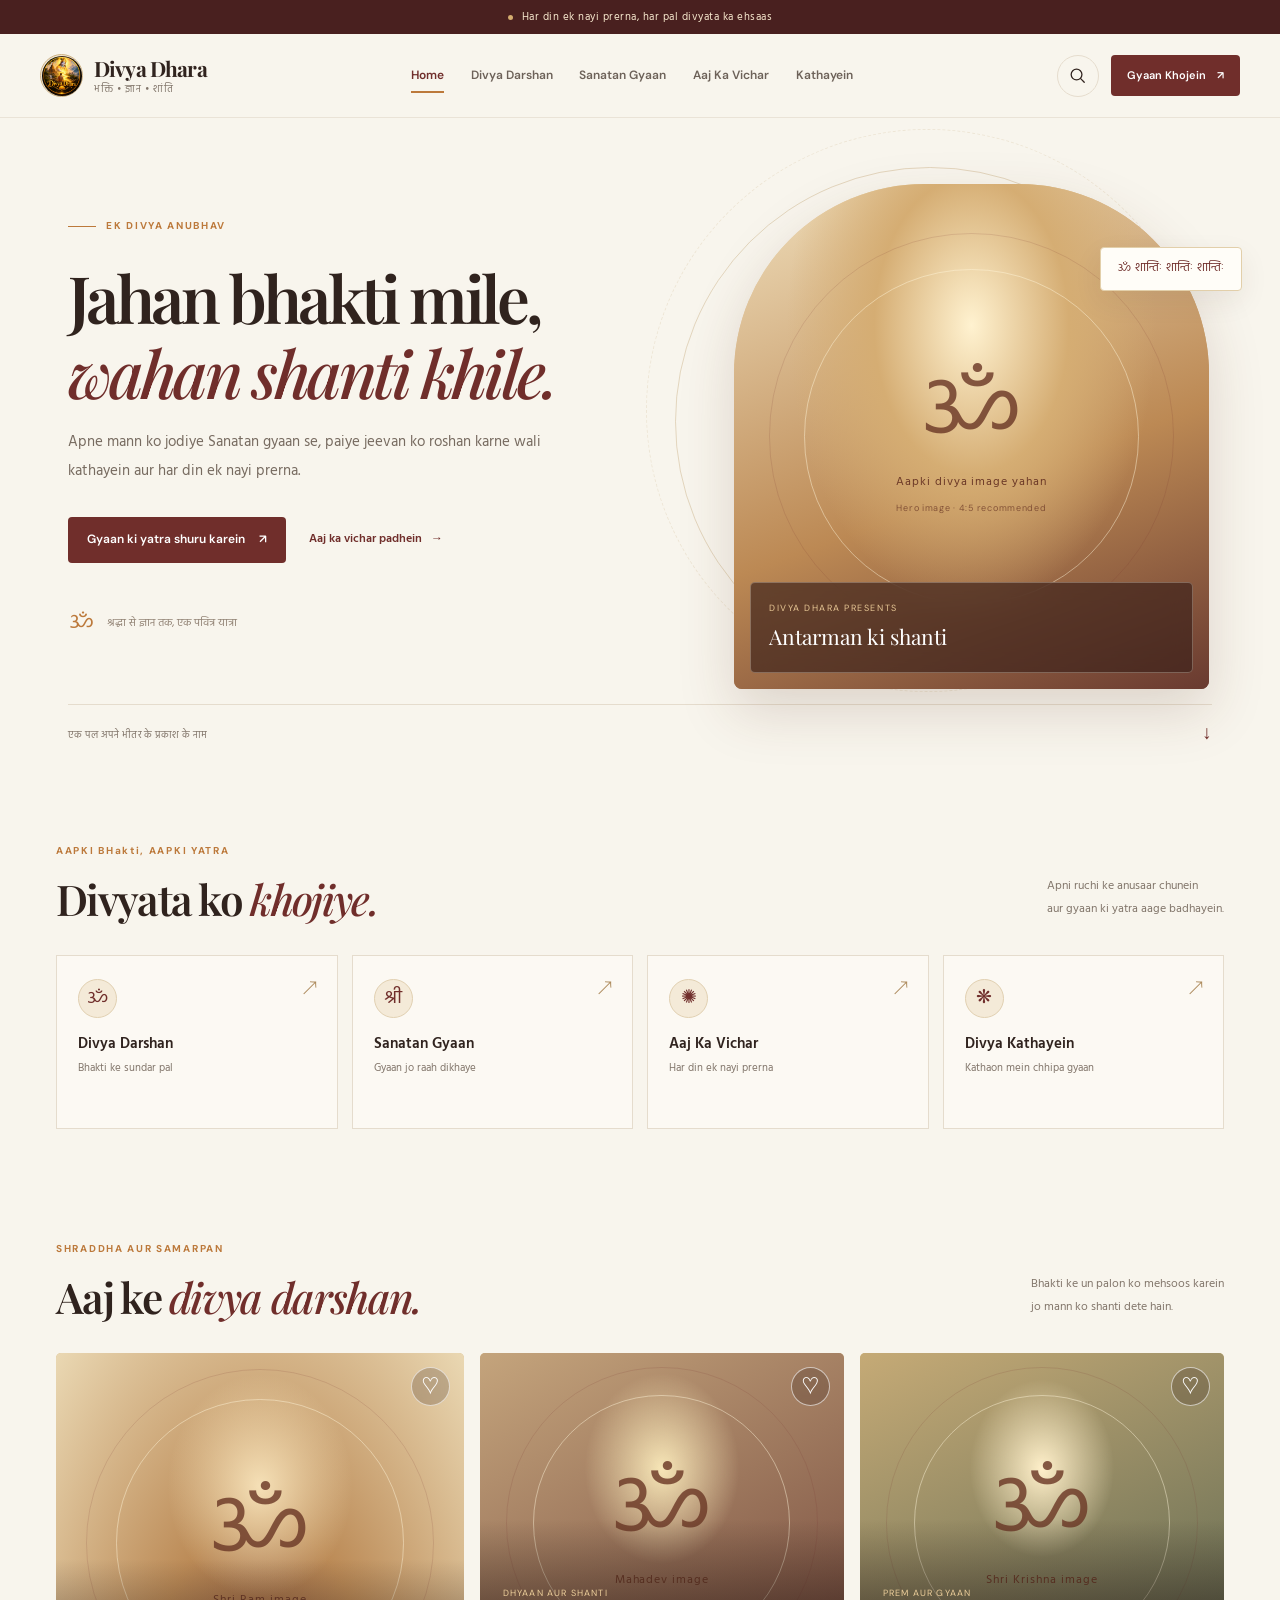
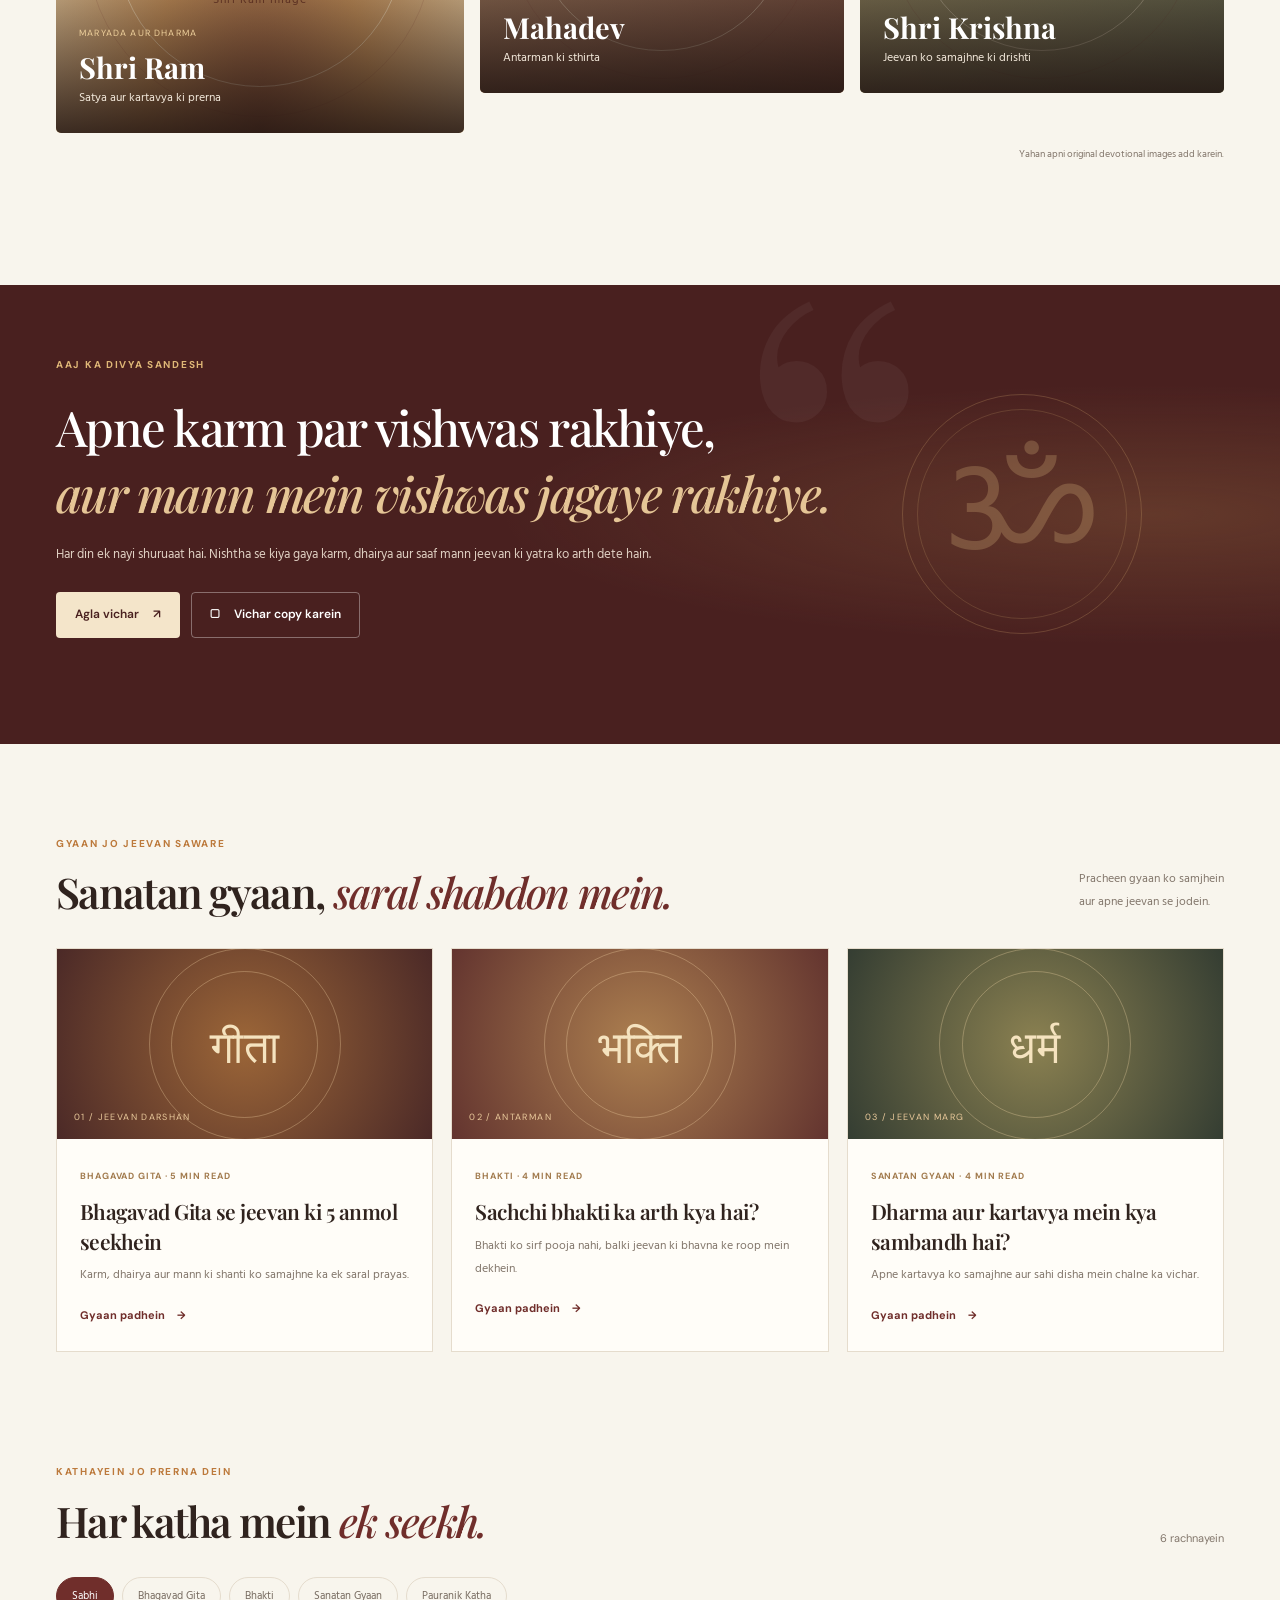
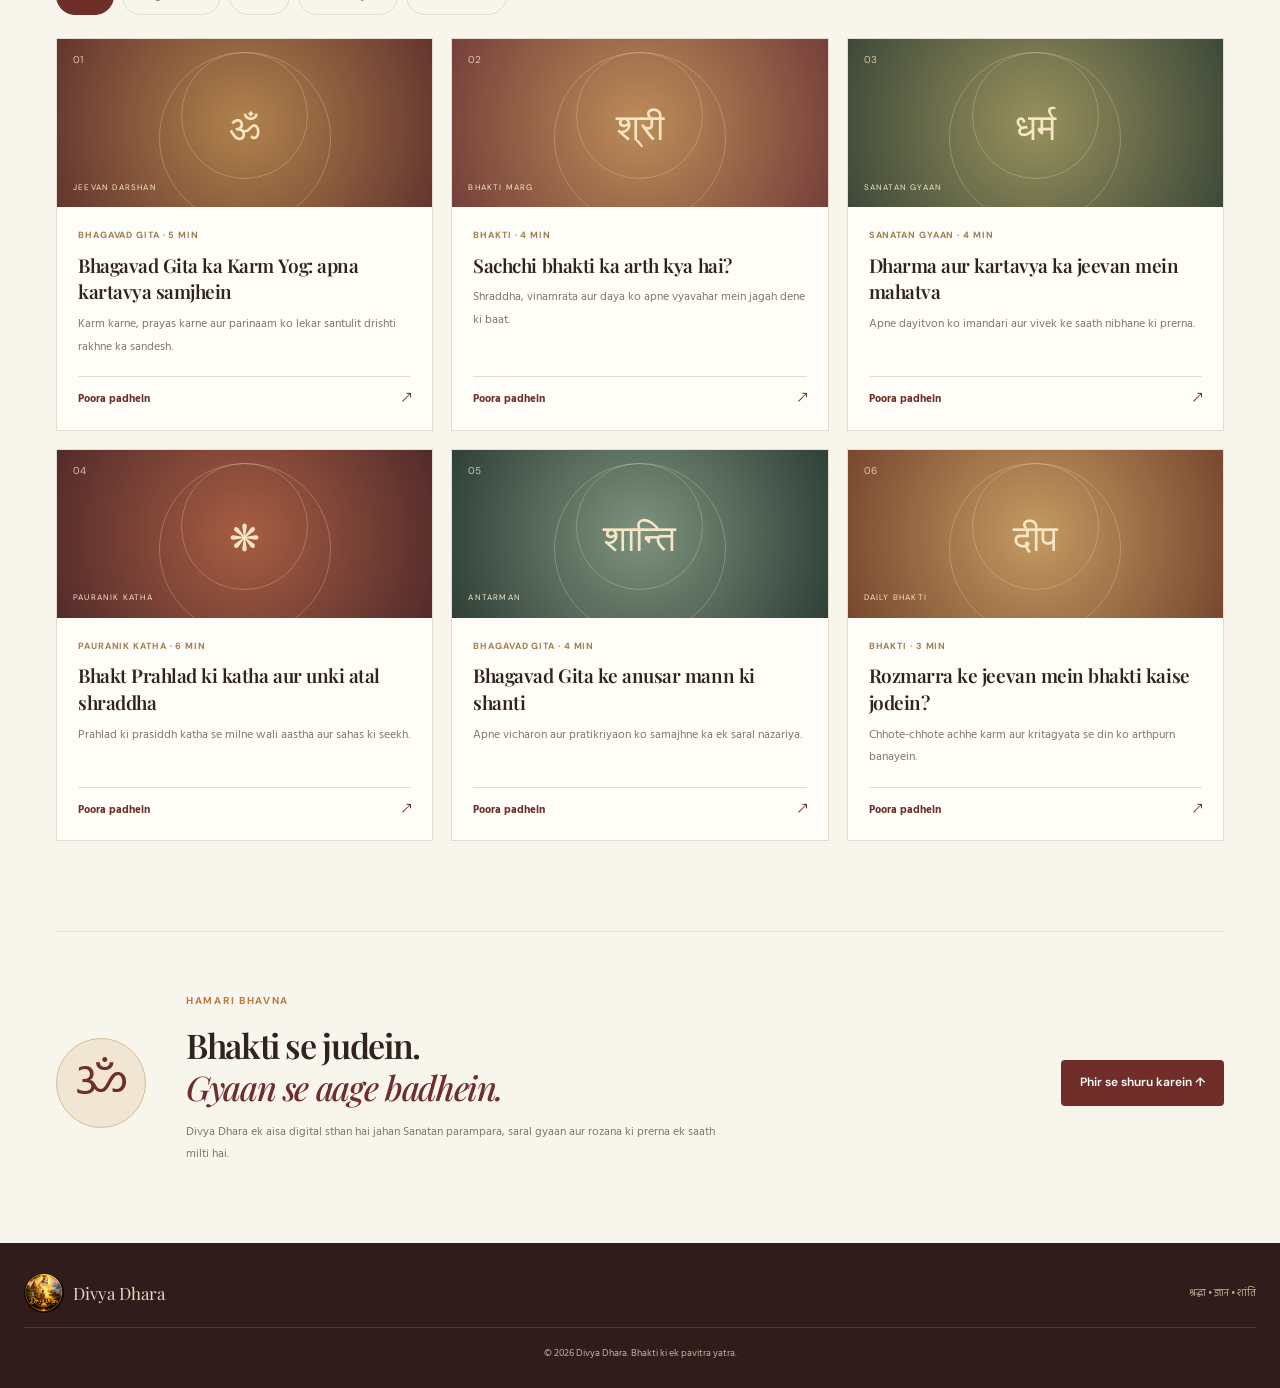
==== index.html @ bc748e17 "inital commit" ====
<!DOCTYPE html>
<html lang="hi">
<head>
  <meta charset="UTF-8" />
  <meta name="viewport" content="width=device-width, initial-scale=1.0" />
  <meta name="theme-color" content="#f8f5ed" />
  <meta name="description" content="Divya Dhara — bhakti, Sanatan gyaan, dharmik kathayein aur roz ka ek divya vichar." />
  <title>Divya Dhara — Bhakti Ki Pavitra Dhara</title>

  <link rel="preconnect" href="https://fonts.googleapis.com">
  <link rel="preconnect" href="https://fonts.gstatic.com" crossorigin>
  <link href="https://fonts.googleapis.com/css2?family=DM+Sans:wght@400;500;600;700&family=Hind:wght@400;500;600;700&family=Playfair+Display:wght@500;600;700&display=swap" rel="stylesheet">

  <link rel="stylesheet" href="style.css" />
  <script src="script.js" defer></script>
</head>

<body>
  <div class="announcement">
    <span class="announcement-dot"></span>
    Har din ek nayi prerna, har pal divyata ka ehsaas
  </div>

  <header class="site-header" id="top">
    <a href="#home" class="brand" aria-label="Divya Dhara home">
      <span class="brand-symbol"><span><img src="assets/logo.png" style="width: 40px; height: 40px; border-radius: 50%;"></span></span>
      <span class="brand-copy">
        <span class="brand-name">Divya Dhara</span>
        <span class="brand-tagline">भक्ति • ज्ञान • शांति</span>
      </span>
    </a>

    <nav class="desktop-nav" aria-label="Main navigation">
      <a class="nav-link active" href="#home">Home</a>
      <a class="nav-link" href="#darshan">Divya Darshan</a>
      <a class="nav-link" href="#knowledge">Sanatan Gyaan</a>
      <a class="nav-link" href="#thought">Aaj Ka Vichar</a>
      <a class="nav-link" href="#articles">Kathayein</a>
    </nav>

    <div class="header-actions">
      <button class="icon-button search-toggle" id="searchToggle"
        aria-label="Search" title="Search">
        <svg viewBox="0 0 24 24" aria-hidden="true">
          <circle cx="10.8" cy="10.8" r="6.8"></circle>
          <path d="m16 16 4.5 4.5"></path>
        </svg>
      </button>
      <a href="#articles" class="header-cta">Gyaan Khojein <span>↗</span></a>
      <button class="icon-button menu-toggle" id="menuToggle"
        aria-label="Open menu" aria-expanded="false" aria-controls="mobileNav">
        <span></span><span></span>
      </button>
    </div>
  </header>

  <div class="search-panel" id="searchPanel" hidden>
    <div class="search-inner">
      <svg viewBox="0 0 24 24" aria-hidden="true">
        <circle cx="10.8" cy="10.8" r="6.8"></circle>
        <path d="m16 16 4.5 4.5"></path>
      </svg>
      <input id="searchInput" type="search"
        placeholder="Bhagavad Gita, Shri Ram, bhakti..."
        aria-label="Search spiritual articles" />
      <button id="clearSearch" class="clear-search" aria-label="Clear search">×</button>
    </div>
    <p class="search-hint" id="searchHint">Apne manpasand vishay ko khojein.</p>
  </div>

  <nav class="mobile-nav" id="mobileNav" hidden aria-label="Mobile navigation">
    <a href="#home">Home <span>01</span></a>
    <a href="#darshan">Divya Darshan <span>02</span></a>
    <a href="#knowledge">Sanatan Gyaan <span>03</span></a>
    <a href="#thought">Aaj Ka Vichar <span>04</span></a>
    <a href="#articles">Dharmik Kathayein <span>05</span></a>
    <a href="#about">Hamare Baare Mein <span>06</span></a>
  </nav>

  <main>
    <!-- HERO: Desktop and mobile use different visual compositions -->
    <section class="hero section-shell" id="home">
      <div class="hero-copy">
        <div class="eyebrow"><span class="eyebrow-line"></span> EK DIVYA ANUBHAV</div>
        <h1>Jahan bhakti mile,<br> <em>wahan shanti khile.</em></h1>
        <p class="hero-description">
          Apne mann ko jodiye Sanatan gyaan se, paiye jeevan ko
          roshan karne wali kathayein aur har din ek nayi prerna.
        </p>

        <div class="hero-actions">
          <a class="button button-primary" href="#knowledge">
            Gyaan ki yatra shuru karein <span>↗</span>
          </a>
          <a class="text-link" href="#thought">Aaj ka vichar padhein <span>→</span></a>
        </div>

        <div class="hero-note">
          <span class="hero-note-symbol">ॐ</span>
          <span>श्रद्धा से ज्ञान तक, एक पवित्र यात्रा</span>
        </div>
      </div>

      <div class="hero-visual">
        <div class="hero-image-frame">
          <!-- HERO IMAGE SLOT: Replace the placeholder with your devotional image -->
          <div class="image-placeholder hero-image-placeholder"
            role="img" aria-label="Hero devotional image placeholder">
            <span class="placeholder-om">ॐ</span>
            <span class="placeholder-label">Aapki divya image yahan</span>
            <span class="placeholder-subtitle">Hero image · 4:5 recommended</span>
          </div>
          <div class="image-caption">
            <span class="caption-kicker">DIVYA DHARA PRESENTS</span>
            <span class="caption-title">Antarman ki shanti</span>
          </div>
        </div>
        <div class="hero-orbit orbit-one"></div>
        <div class="hero-orbit orbit-two"></div>
        <div class="floating-mantra">ॐ शान्तिः शान्तिः शान्तिः</div>
      </div>

      <div class="hero-bottom-line">
        <span>एक पल अपने भीतर के प्रकाश के नाम</span>
        <a href="#darshan" aria-label="Scroll to daily darshan">↓</a>
      </div>
    </section>

    <!-- QUICK DISCOVERY -->
    <section class="discovery section-shell" aria-label="Explore Divya Dhara">
      <div class="section-intro">
        <div>
          <span class="eyebrow">AAPKI BHakti, AAPKI YATRA</span>
          <h2>Divyata ko <em>khojiye.</em></h2>
        </div>
        <p>Apni ruchi ke anusaar chunein<br>aur gyaan ki yatra aage badhayein.</p>
      </div>

      <div class="discovery-grid">
        <a class="discovery-card" href="#darshan">
          <span class="discovery-icon">ॐ</span>
          <span class="discovery-title">Divya Darshan</span>
          <span class="discovery-desc">Bhakti ke sundar pal</span>
          <span class="discovery-arrow">↗</span>
        </a>
        <a class="discovery-card" href="#knowledge">
          <span class="discovery-icon">श्री</span>
          <span class="discovery-title">Sanatan Gyaan</span>
          <span class="discovery-desc">Gyaan jo raah dikhaye</span>
          <span class="discovery-arrow">↗</span>
        </a>
        <a class="discovery-card" href="#thought">
          <span class="discovery-icon">✺</span>
          <span class="discovery-title">Aaj Ka Vichar</span>
          <span class="discovery-desc">Har din ek nayi prerna</span>
          <span class="discovery-arrow">↗</span>
        </a>
        <a class="discovery-card" href="#articles">
          <span class="discovery-icon">❋</span>
          <span class="discovery-title">Divya Kathayein</span>
          <span class="discovery-desc">Kathaon mein chhipa gyaan</span>
          <span class="discovery-arrow">↗</span>
        </a>
      </div>
    </section>

    <!-- DARSHAN IMAGE GALLERY -->
    <section class="darshan-section section-shell" id="darshan">
      <div class="section-intro">
        <div>
          <span class="eyebrow">SHRADDHA AUR SAMARPAN</span>
          <h2>Aaj ke <em>divya darshan.</em></h2>
        </div>
        <p>Bhakti ke un palon ko mehsoos karein<br>jo mann ko shanti dete hain.</p>
      </div>

      <div class="darshan-grid">
        <article class="darshan-card darshan-tall">
          <div class="image-placeholder darshan-image" role="img"
            aria-label="Shri Ram devotional image placeholder">
            <span class="placeholder-om">ॐ</span>
            <span class="placeholder-label">Shri Ram image</span>
          </div>
          <div class="darshan-overlay">
            <span class="darshan-category">MARYADA AUR DHARMA</span>
            <h3>Shri Ram</h3>
            <p>Satya aur kartavya ki prerna</p>
          </div>
          <button class="favorite-button" data-favorite="ram"
            aria-label="Save Shri Ram to favourites" aria-pressed="false">♡</button>
        </article>

        <article class="darshan-card">
          <div class="image-placeholder darshan-image" role="img"
            aria-label="Mahadev devotional image placeholder">
            <span class="placeholder-om">ॐ</span>
            <span class="placeholder-label">Mahadev image</span>
          </div>
          <div class="darshan-overlay">
            <span class="darshan-category">DHYAAN AUR SHANTI</span>
            <h3>Mahadev</h3>
            <p>Antarman ki sthirta</p>
          </div>
          <button class="favorite-button" data-favorite="mahadev"
            aria-label="Save Mahadev to favourites" aria-pressed="false">♡</button>
        </article>

        <article class="darshan-card">
          <div class="image-placeholder darshan-image" role="img"
            aria-label="Shri Krishna devotional image placeholder">
            <span class="placeholder-om">ॐ</span>
            <span class="placeholder-label">Shri Krishna image</span>
          </div>
          <div class="darshan-overlay">
            <span class="darshan-category">PREM AUR GYAAN</span>
            <h3>Shri Krishna</h3>
            <p>Jeevan ko samajhne ki drishti</p>
          </div>
          <button class="favorite-button" data-favorite="krishna"
            aria-label="Save Shri Krishna to favourites" aria-pressed="false">♡</button>
        </article>
      </div>
      <p class="section-footnote">Yahan apni original devotional images add karein.</p>
    </section>

    <!-- DAILY THOUGHT -->
    <section class="thought-section" id="thought">
      <div class="thought-inner section-shell">
        <div class="thought-decoration" aria-hidden="true">“</div>
        <div class="thought-copy">
          <span class="eyebrow">AAJ KA DIVYA SANDESH</span>
          <h2>Apne karm par vishwas rakhiye,<br><em>aur mann mein vishwas jagaye rakhiye.</em></h2>
          <p class="thought-description">
            Har din ek nayi shuruaat hai. Nishtha se kiya gaya karm,
            dhairya aur saaf mann jeevan ki yatra ko arth dete hain.
          </p>
          <div class="thought-actions">
            <button class="button button-light" id="newThought">
              Agla vichar <span>↗</span>
            </button>
            <button class="button button-outline-light" id="copyThought">
              <span>▢</span> Vichar copy karein
            </button>
          </div>
          <p class="thought-feedback" id="thoughtFeedback" aria-live="polite"></p>
        </div>
        <div class="thought-mark" aria-hidden="true">ॐ</div>
      </div>
    </section>

    <!-- KNOWLEDGE -->
    <section class="knowledge-section section-shell" id="knowledge">
      <div class="section-intro">
        <div>
          <span class="eyebrow">GYAAN JO JEEVAN SAWARE</span>
          <h2>Sanatan gyaan,<br class="mobile-only"><em> saral shabdon mein.</em></h2>
        </div>
        <p>Pracheen gyaan ko samjhein<br>aur apne jeevan se jodein.</p>
      </div>

      <div class="knowledge-grid">
        <a class="knowledge-card" href="#articles" data-topic="gita">
          <div class="knowledge-art art-gita">
            <span class="art-symbol">गीता</span>
            <span class="art-label">01 / JEEVAN DARSHAN</span>
          </div>
          <div class="knowledge-content">
            <span class="article-meta">BHAGAVAD GITA · 5 MIN READ</span>
            <h3>Bhagavad Gita se jeevan ki 5 anmol seekhein</h3>
            <p>Karm, dhairya aur mann ki shanti ko samajhne ka ek saral prayas.</p>
            <span class="read-link">Gyaan padhein <span>→</span></span>
          </div>
        </a>

        <a class="knowledge-card" href="#articles" data-topic="bhakti">
          <div class="knowledge-art art-bhakti">
            <span class="art-symbol">भक्ति</span>
            <span class="art-label">02 / ANTARMAN</span>
          </div>
          <div class="knowledge-content">
            <span class="article-meta">BHAKTI · 4 MIN READ</span>
            <h3>Sachchi bhakti ka arth kya hai?</h3>
            <p>Bhakti ko sirf pooja nahi, balki jeevan ki bhavna ke roop mein dekhein.</p>
            <span class="read-link">Gyaan padhein <span>→</span></span>
          </div>
        </a>

        <a class="knowledge-card" href="#articles" data-topic="dharma">
          <div class="knowledge-art art-dharma">
            <span class="art-symbol">धर्म</span>
            <span class="art-label">03 / JEEVAN MARG</span>
          </div>
          <div class="knowledge-content">
            <span class="article-meta">SANATAN GYAAN · 4 MIN READ</span>
            <h3>Dharma aur kartavya mein kya sambandh hai?</h3>
            <p>Apne kartavya ko samajhne aur sahi disha mein chalne ka vichar.</p>
            <span class="read-link">Gyaan padhein <span>→</span></span>
          </div>
        </a>
      </div>
    </section>

    <!-- ARTICLES -->
    <section class="articles-section section-shell" id="articles">
      <div class="section-intro articles-heading">
        <div>
          <span class="eyebrow">KATHAYEIN JO PRERNA DEIN</span>
          <h2>Har katha mein <em>ek seekh.</em></h2>
        </div>
        <span class="article-count" id="articleCount">06 rachnayein</span>
      </div>

      <div class="article-toolbar">
        <div class="category-filters" role="group" aria-label="Filter articles">
          <button class="filter-chip active" data-filter="all" aria-pressed="true">Sabhi</button>
          <button class="filter-chip" data-filter="gita" aria-pressed="false">Bhagavad Gita</button>
          <button class="filter-chip" data-filter="bhakti" aria-pressed="false">Bhakti</button>
          <button class="filter-chip" data-filter="dharma" aria-pressed="false">Sanatan Gyaan</button>
          <button class="filter-chip" data-filter="katha" aria-pressed="false">Pauranik Katha</button>
        </div>
      </div>

      <div class="article-grid" id="articleGrid">
        <article class="article-card" data-category="gita"
          data-title="Bhagavad Gita ka karm yog" data-id="gita-karm">
          <div class="article-cover cover-one">
            <span>01</span><span class="cover-symbol">ॐ</span>
            <span class="cover-label">JEEVAN DARSHAN</span>
          </div>
          <div class="article-card-body">
            <span class="article-meta">BHAGAVAD GITA · 5 MIN</span>
            <h3>Bhagavad Gita ka Karm Yog: apna kartavya samjhein</h3>
            <p>Karm karne, prayas karne aur parinaam ko lekar santulit drishti rakhne ka sandesh.</p>
            <button class="read-article" data-open-article="gita-karm">Poora padhein <span>↗</span></button>
          </div>
        </article>

        <article class="article-card" data-category="bhakti"
          data-title="Sachchi bhakti ka arth" data-id="sachchi-bhakti">
          <div class="article-cover cover-two">
            <span>02</span><span class="cover-symbol">श्री</span>
            <span class="cover-label">BHAKTI MARG</span>
          </div>
          <div class="article-card-body">
            <span class="article-meta">BHAKTI · 4 MIN</span>
            <h3>Sachchi bhakti ka arth kya hai?</h3>
            <p>Shraddha, vinamrata aur daya ko apne vyavahar mein jagah dene ki baat.</p>
            <button class="read-article" data-open-article="sachchi-bhakti">Poora padhein <span>↗</span></button>
          </div>
        </article>

        <article class="article-card" data-category="dharma"
          data-title="Dharma aur kartavya" data-id="dharma-kartavya">
          <div class="article-cover cover-three">
            <span>03</span><span class="cover-symbol">धर्म</span>
            <span class="cover-label">SANATAN GYAAN</span>
          </div>
          <div class="article-card-body">
            <span class="article-meta">SANATAN GYAAN · 4 MIN</span>
            <h3>Dharma aur kartavya ka jeevan mein mahatva</h3>
            <p>Apne dayitvon ko imandari aur vivek ke saath nibhane ki prerna.</p>
            <button class="read-article" data-open-article="dharma-kartavya">Poora padhein <span>↗</span></button>
          </div>
        </article>

        <article class="article-card" data-category="katha"
          data-title="Bhakt Prahlad ki katha" data-id="prahlad">
          <div class="article-cover cover-four">
            <span>04</span><span class="cover-symbol">❋</span>
            <span class="cover-label">PAURANIK KATHA</span>
          </div>
          <div class="article-card-body">
            <span class="article-meta">PAURANIK KATHA · 6 MIN</span>
            <h3>Bhakt Prahlad ki katha aur unki atal shraddha</h3>
            <p>Prahlad ki prasiddh katha se milne wali aastha aur sahas ki seekh.</p>
            <button class="read-article" data-open-article="prahlad">Poora padhein <span>↗</span></button>
          </div>
        </article>

        <article class="article-card" data-category="gita"
          data-title="Mann ki shanti Gita" data-id="mann-shanti">
          <div class="article-cover cover-five">
            <span>05</span><span class="cover-symbol">शान्ति</span>
            <span class="cover-label">ANTARMAN</span>
          </div>
          <div class="article-card-body">
            <span class="article-meta">BHAGAVAD GITA · 4 MIN</span>
            <h3>Bhagavad Gita ke anusar mann ki shanti</h3>
            <p>Apne vicharon aur pratikriyaon ko samajhne ka ek saral nazariya.</p>
            <button class="read-article" data-open-article="mann-shanti">Poora padhein <span>↗</span></button>
          </div>
        </article>

        <article class="article-card" data-category="bhakti"
          data-title="Rozmarra ke jeevan mein bhakti" data-id="daily-bhakti">
          <div class="article-cover cover-six">
            <span>06</span><span class="cover-symbol">दीप</span>
            <span class="cover-label">DAILY BHAKTI</span>
          </div>
          <div class="article-card-body">
            <span class="article-meta">BHAKTI · 3 MIN</span>
            <h3>Rozmarra ke jeevan mein bhakti kaise jodein?</h3>
            <p>Chhote-chhote achhe karm aur kritagyata se din ko arthpurn banayein.</p>
            <button class="read-article" data-open-article="daily-bhakti">Poora padhein <span>↗</span></button>
          </div>
        </article>
      </div>

      <div class="empty-state" id="emptyState" hidden>
        <span>ॐ</span>
        <h3>Koi rachna nahi mili</h3>
        <p>Dusra shabd khojein ya koi aur category chunein.</p>
        <button class="button button-primary" id="resetFilters">Sabhi rachnayein dekhein</button>
      </div>
    </section>

    <!-- READING MODAL -->
    <div class="modal-backdrop" id="articleModal" hidden>
      <article class="reading-modal" role="dialog" aria-modal="true"
        aria-labelledby="modalTitle">
        <div class="modal-topbar">
          <span class="eyebrow">DIVYA DHARA · GYAAN PATH</span>
          <button class="icon-button modal-close" id="modalClose" aria-label="Close article">×</button>
        </div>
        <div class="reading-cover" id="modalCover"><span>ॐ</span></div>
        <div class="reading-content">
          <span class="article-meta" id="modalMeta"></span>
          <h2 id="modalTitle"></h2>
          <p class="reading-intro" id="modalIntro"></p>
          <div class="reading-body" id="modalBody"></div>
          <div class="reading-footer">
            <button class="button button-primary" id="modalFavorite">♡ Save karein</button>
            <button class="button button-soft" id="modalCopy">Sandesh copy karein</button>
          </div>
          <p class="thought-feedback" id="modalFeedback" aria-live="polite"></p>
        </div>
      </article>
    </div>

    <!-- ABOUT / NEWSLETTER -->
    <section class="about-section section-shell" id="about">
      <div class="about-mark">ॐ</div>
      <div class="about-copy">
        <span class="eyebrow">HAMARI BHAVNA</span>
        <h2>Bhakti se judein.<br><em>Gyaan se aage badhein.</em></h2>
        <p>
          Divya Dhara ek aisa digital sthan hai jahan Sanatan parampara,
          saral gyaan aur rozana ki prerna ek saath milti hai.
        </p>
      </div>
      <a class="button button-primary about-cta" href="#top">Phir se shuru karein ↑</a>
    </section>
  </main>

  <footer class="site-footer">
    <a href="#home" class="footer-brand"><span><img src="assets/logo.png" style="width: 40px; height: 40px; border-radius: 50%;"></span> Divya Dhara</a>
    <p>श्रद्धा • ज्ञान • शांति</p>
    <p class="copyright">© <span id="currentYear"></span> Divya Dhara. Bhakti ki ek pavitra yatra.</p>
  </footer>

  <!-- Mobile bottom navigation -->
  <nav class="mobile-bottom-nav" aria-label="Quick navigation">
    <a class="bottom-nav-item active" href="#home">
      <span>⌂</span><small>Home</small>
    </a>
    <a class="bottom-nav-item" href="#darshan">
      <span>ॐ</span><small>Darshan</small>
    </a>
    <a class="bottom-nav-item" href="#thought">
      <span>✺</span><small>Vichar</small>
    </a>
    <a class="bottom-nav-item" href="#articles">
      <span>▤</span><small>Gyaan</small>
    </a>
  </nav>

  <div class="toast" id="toast" role="status" aria-live="polite"></div>
</body>
</html>
---- style.css ----
/* =========================================
   DIVYA DHARA — DESIGN SYSTEM
========================================= */
:root {
  --paper: #f8f5ed;
  --paper-dark: #eee7d8;
  --white: #fffdf8;
  --ink: #30231e;
  --muted: #82766b;
  --maroon: #702e2b;
  --maroon-dark: #49201f;
  --saffron: #bc793b;
  --gold: #c7a16a;
  --line: #e5dccd;
  --serif: "Playfair Display", Georgia, serif;
  --sans: "DM Sans", sans-serif;
  --hindi: "Hind", sans-serif;
  --container: 1320px;
  --radius: 22px;
  --shadow: 0 18px 50px rgba(64, 39, 25, .08);
}

* { box-sizing: border-box; }

html {
  scroll-behavior: smooth;
  scroll-padding-top: 100px;
}

body {
  margin: 0;
  background: var(--paper);
  color: var(--ink);
  font-family: var(--hindi);
  font-size: 16px;
  line-height: 1.65;
  -webkit-font-smoothing: antialiased;
}

body.modal-open,
body.menu-open { overflow: hidden; }

a { color: inherit; text-decoration: none; }

button, input { font: inherit; }

button { color: inherit; }

button:focus-visible,
a:focus-visible,
input:focus-visible {
  outline: 2px solid var(--saffron);
  outline-offset: 4px;
}

button { -webkit-tap-highlight-color: transparent; }

img { display: block; max-width: 100%; }

[hidden] { display: none !important; }

::selection { background: #e8d5b3; color: var(--maroon-dark); }

.section-shell {
  width: min(var(--container), calc(100% - 112px));
  margin-inline: auto;
}

.mobile-only { display: none; }

/* Top announcement */
.announcement {
  min-height: 34px;
  padding: 5px 16px;
  display: flex;
  align-items: center;
  justify-content: center;
  gap: 9px;
  background: var(--maroon-dark);
  color: #f7e8ce;
  font-size: 11px;
  letter-spacing: .045em;
  text-align: center;
}

.announcement-dot {
  width: 5px;
  height: 5px;
  border-radius: 50%;
  background: #d5ad70;
}

/* Header */
.site-header {
  height: 84px;
  padding: 0 max(40px, calc((100vw - var(--container)) / 2));
  display: flex;
  align-items: center;
  justify-content: space-between;
  gap: 24px;
  background: rgba(248, 245, 237, .96);
  border-bottom: 1px solid rgba(130, 91, 55, .12);
  position: sticky;
  top: 0;
  z-index: 50;
  backdrop-filter: blur(16px);
}

.brand {
  display: flex;
  align-items: center;
  gap: 11px;
  flex-shrink: 0;
}

.brand-symbol {
  width: 43px;
  height: 43px;
  border: 1px solid #cdb184;
  border-radius: 50%;
  display: grid;
  place-items: center;
  color: var(--maroon);
  font-size: 25px;
  background: #f2e8d4;
}

.brand-copy { display: flex; flex-direction: column; line-height: 1.3; }

.brand-name {
  font-family: var(--serif);
  font-size: 21px;
  font-weight: 700;
  letter-spacing: -.04em;
}

.brand-tagline {
  font-size: 10px;
  color: var(--muted);
  letter-spacing: .1em;
}

.desktop-nav {
  display: flex;
  align-items: center;
  gap: clamp(15px, 2.1vw, 30px);
}

.nav-link {
  font-family: var(--sans);
  font-size: 12px;
  font-weight: 600;
  color: #6d6259;
  position: relative;
  padding: 8px 0;
  white-space: nowrap;
  transition: color .2s ease;
}

.nav-link::after {
  content: "";
  height: 2px;
  background: var(--saffron);
  position: absolute;
  bottom: 0;
  left: 0;
  width: 0;
  transition: width .25s ease;
}

.nav-link:hover,
.nav-link.active { color: var(--maroon); }

.nav-link:hover::after,
.nav-link.active::after { width: 100%; }

.header-actions {
  display: flex;
  align-items: center;
  gap: 12px;
}

.icon-button {
  width: 42px;
  height: 42px;
  border: 1px solid var(--line);
  border-radius: 50%;
  display: grid;
  place-items: center;
  background: transparent;
  cursor: pointer;
  transition: background .2s, border-color .2s;
}

.icon-button:hover {
  background: #efe5d4;
  border-color: #d0b58a;
}

.icon-button svg,
.search-inner svg {
  width: 19px;
  height: 19px;
  fill: none;
  stroke: currentColor;
  stroke-width: 1.6;
  stroke-linecap: round;
}

.header-cta {
  padding: 11px 16px;
  border-radius: 4px;
  background: var(--maroon);
  color: white;
  font-family: var(--sans);
  font-size: 11px;
  font-weight: 600;
  transition: background .2s, transform .2s;
}

.header-cta:hover { background: var(--maroon-dark); transform: translateY(-1px); }
.header-cta span { margin-left: 8px; }

.menu-toggle,
.mobile-nav,
.mobile-bottom-nav { display: none; }

/* Search */
.search-panel {
  position: fixed;
  top: 118px;
  right: max(40px, calc((100vw - var(--container)) / 2));
  z-index: 60;
  width: min(430px, calc(100vw - 32px));
  padding: 18px;
  background: var(--white);
  border: 1px solid var(--line);
  border-radius: 14px;
  box-shadow: var(--shadow);
}

.search-inner {
  display: flex;
  align-items: center;
  gap: 10px;
  border-bottom: 1px solid var(--line);
  padding-bottom: 10px;
}

.search-inner input {
  width: 100%;
  border: 0;
  outline: 0;
  background: transparent;
  color: var(--ink);
  font-size: 14px;
}

.search-inner input:focus-visible { outline: 0; }

.clear-search {
  border: 0;
  background: none;
  cursor: pointer;
  font-size: 24px;
  color: var(--muted);
}

.search-hint { margin: 10px 0 0; color: var(--muted); font-size: 12px; }

/* Hero */
.hero {
  min-height: 570px;
  padding-top: 54px;
  padding-bottom: 40px;
  display: grid;
  grid-template-columns: 1.05fr .95fr;
  align-items: center;
  gap: 54px;
  position: relative;
}

.hero-copy { padding: 0 0 32px 12px; position: relative; z-index: 2; }

.eyebrow {
  display: inline-flex;
  align-items: center;
  gap: 10px;
  color: var(--saffron);
  font-family: var(--sans);
  font-size: 10px;
  font-weight: 700;
  letter-spacing: .17em;
}

.eyebrow-line {
  display: inline-block;
  width: 28px;
  height: 1px;
  background: var(--saffron);
}

.hero h1 {
  margin: 23px 0 19px;
  font-family: var(--serif);
  font-size: clamp(43px, 5.1vw, 72px);
  line-height: 1.15;
  letter-spacing: -.055em;
  font-weight: 600;
}

.hero h1 em,
.section-intro h2 em,
.thought-copy h2 em,
.about-copy h2 em {
  font-weight: 500;
  color: var(--maroon);
}

.hero-description {
  max-width: 475px;
  color: #776b60;
  font-size: 15px;
  line-height: 1.95;
  margin: 0;
}

.hero-actions {
  display: flex;
  align-items: center;
  flex-wrap: wrap;
  gap: 23px;
  margin-top: 30px;
}

.button {
  min-height: 46px;
  padding: 12px 18px;
  display: inline-flex;
  align-items: center;
  justify-content: center;
  gap: 14px;
  border: 1px solid transparent;
  border-radius: 4px;
  font-family: var(--sans);
  font-size: 12px;
  font-weight: 600;
  cursor: pointer;
  transition: background .2s, color .2s, transform .2s, border-color .2s;
}

.button:hover { transform: translateY(-2px); }

.button-primary {
  background: var(--maroon);
  color: white;
}

.button-primary:hover { background: var(--maroon-dark); }

.text-link {
  color: var(--maroon);
  font-size: 12px;
  font-weight: 600;
}

.text-link span { margin-left: 6px; }

.hero-note {
  margin-top: 42px;
  display: flex;
  align-items: center;
  gap: 12px;
  color: #938476;
  font-size: 11px;
}

.hero-note-symbol {
  color: var(--saffron);
  font-size: 22px;
}

.hero-visual {
  position: relative;
  min-width: 0;
  width: 100%;
  max-width: 490px;
  justify-self: end;
  padding: 12px 15px 22px 0;
}

.hero-image-frame {
  position: relative;
  z-index: 1;
  width: 100%;
  aspect-ratio: 4 / 4.25;
  overflow: hidden;
  border-radius: 190px 190px 8px 8px;
  background: linear-gradient(155deg, #ead9b8, #c89d65 48%, #6f3e30);
  box-shadow: 0 22px 55px rgba(91, 50, 29, .17);
}

.image-placeholder {
  position: relative;
  display: flex;
  flex-direction: column;
  align-items: center;
  justify-content: center;
  overflow: hidden;
  background:
    radial-gradient(ellipse at 50% 35%, rgba(255, 238, 198, .85), transparent 32%),
    radial-gradient(ellipse at 50% 100%, #87523a 0%, #bc8b57 40%, #ead8b3 100%);
  color: #6c3927;
  text-align: center;
}

.image-placeholder::before,
.image-placeholder::after {
  content: "";
  position: absolute;
  border: 1px solid rgba(255, 247, 220, .45);
  border-radius: 50%;
  width: 70%;
  aspect-ratio: 1;
}

.image-placeholder::after {
  width: 85%;
  border-color: rgba(112, 46, 43, .14);
}

.hero-image-placeholder {
  width: 100%;
  height: 100%;
  background:
    radial-gradient(ellipse at 50% 28%, #fff2d0 0%, #d5ad73 29%, transparent 55%),
    linear-gradient(160deg, #f0dfbc 0%, #bc8954 58%, #693a30 100%);
}

.placeholder-om {
  position: relative;
  z-index: 1;
  font-size: clamp(55px, 7vw, 100px);
  font-weight: 400;
  opacity: .82;
  line-height: 1.2;
}

.placeholder-label,
.placeholder-subtitle {
  position: relative;
  z-index: 1;
  margin-top: 8px;
  font-size: 12px;
  letter-spacing: .08em;
}

.placeholder-subtitle {
  font-family: var(--sans);
  font-size: 9px;
  opacity: .75;
}

.image-caption {
  position: absolute;
  bottom: 16px;
  left: 16px;
  right: 16px;
  z-index: 3;
  display: flex;
  flex-direction: column;
  padding: 18px;
  border: 1px solid rgba(255, 247, 225, .28);
  border-radius: 5px;
  background: rgba(57, 31, 26, .65);
  backdrop-filter: blur(10px);
  color: white;
}

.caption-kicker {
  font-family: var(--sans);
  font-size: 9px;
  letter-spacing: .17em;
  color: #e7c795;
}

.caption-title {
  margin-top: 3px;
  font-family: var(--serif);
  font-size: 21px;
}

.hero-orbit {
  position: absolute;
  border: 1px solid #cdb68d;
  border-radius: 50%;
  pointer-events: none;
}

.orbit-one {
  width: 104%;
  aspect-ratio: 1;
  top: -1%;
  left: -12%;
  opacity: .5;
}

.orbit-two {
  width: 115%;
  aspect-ratio: 1;
  top: -8%;
  left: -18%;
  border-style: dashed;
  opacity: .24;
}

.floating-mantra {
  position: absolute;
  top: 14%;
  right: -18px;
  z-index: 4;
  padding: 11px 16px;
  border: 1px solid #e2cfaa;
  border-radius: 4px;
  background: var(--white);
  box-shadow: 0 10px 28px rgba(64, 39, 25, .08);
  color: var(--maroon);
  font-family: var(--hindi);
  font-size: 12px;
}

.hero-bottom-line {
  position: absolute;
  bottom: 0;
  left: 12px;
  right: 12px;
  display: flex;
  align-items: center;
  justify-content: space-between;
  padding: 14px 0 0;
  border-top: 1px solid var(--line);
  color: var(--muted);
  font-size: 10px;
  letter-spacing: .03em;
}

.hero-bottom-line a {
  color: var(--maroon);
  font-size: 19px;
}

/* Section headings */
.discovery,
.darshan-section,
.knowledge-section,
.articles-section { padding-top: 86px; padding-bottom: 20px; }

.section-intro {
  display: flex;
  align-items: end;
  justify-content: space-between;
  gap: 30px;
  margin-bottom: 29px;
}

.section-intro h2,
.about-copy h2 {
  margin: 10px 0 0;
  font-family: var(--serif);
  font-size: clamp(30px, 3.3vw, 44px);
  line-height: 1.25;
  font-weight: 600;
  letter-spacing: -.04em;
}

.section-intro > p {
  margin: 0 0 5px;
  color: var(--muted);
  font-size: 12px;
  line-height: 1.9;
}

/* Discovery cards */
.discovery-grid {
  display: grid;
  grid-template-columns: repeat(4, minmax(0, 1fr));
  gap: 14px;
}

.discovery-card {
  position: relative;
  min-height: 174px;
  padding: 23px 21px;
  display: flex;
  flex-direction: column;
  align-items: flex-start;
  border: 1px solid var(--line);
  background: rgba(255, 253, 248, .58);
  transition: border-color .25s, transform .25s, box-shadow .25s, background .25s;
}

.discovery-card:hover {
  transform: translateY(-5px);
  border-color: #cfb185;
  background: var(--white);
  box-shadow: var(--shadow);
}

.discovery-icon {
  width: 39px;
  height: 39px;
  display: grid;
  place-items: center;
  border-radius: 50%;
  border: 1px solid #e1d0b1;
  color: var(--maroon);
  background: #f4ead8;
  font-size: 19px;
}

.discovery-title { margin-top: 14px; font-size: 15px; font-weight: 600; }
.discovery-desc { margin-top: 2px; font-size: 11px; color: var(--muted); }
.discovery-arrow { position: absolute; right: 20px; top: 21px; color: #ad8b5d; font-size: 17px; }

/* Darshan */
.darshan-grid {
  display: grid;
  grid-template-columns: 1.12fr 1fr 1fr;
  gap: 16px;
}

.darshan-card {
  position: relative;
  min-width: 0;
  height: 340px;
  overflow: hidden;
  border-radius: 5px;
  background: #d9bb8b;
  isolation: isolate;
}

.darshan-tall { height: 380px; }

.darshan-image {
  position: absolute;
  inset: 0;
  transition: transform .65s ease;
}

.darshan-card:hover .darshan-image { transform: scale(1.04); }

.darshan-card:nth-child(2) .darshan-image {
  background:
    radial-gradient(ellipse at 50% 34%, #f7e6b7, transparent 30%),
    linear-gradient(150deg, #c4a47c, #75493d);
}

.darshan-card:nth-child(3) .darshan-image {
  background:
    radial-gradient(ellipse at 50% 34%, #fff0ca, transparent 28%),
    linear-gradient(155deg, #c5aa76, #5b6650);
}

.darshan-overlay {
  position: absolute;
  z-index: 2;
  inset: auto 0 0;
  padding: 60px 23px 24px;
  color: white;
  background: linear-gradient(transparent, rgba(34, 21, 17, .86));
}

.darshan-category {
  color: #edcf9b;
  font-family: var(--sans);
  font-size: 9px;
  letter-spacing: .13em;
}

.darshan-overlay h3 {
  margin: 5px 0 0;
  font-family: var(--serif);
  font-size: 29px;
  line-height: 1.2;
}

.darshan-overlay p { margin: 4px 0 0; color: #f2e8da; font-size: 12px; }

.favorite-button {
  position: absolute;
  z-index: 4;
  top: 14px;
  right: 14px;
  width: 39px;
  height: 39px;
  border: 1px solid rgba(255, 255, 255, .6);
  border-radius: 50%;
  background: rgba(46, 30, 23, .22);
  color: white;
  font-size: 24px;
  cursor: pointer;
  backdrop-filter: blur(5px);
  transition: background .2s, transform .2s;
}

.favorite-button:hover { transform: scale(1.08); }
.favorite-button.is-favorite { background: var(--maroon); border-color: var(--maroon); }
.section-footnote { margin-top: 13px; text-align: right; color: var(--muted); font-size: 10px; }

/* Daily thought */
.thought-section {
  margin-top: 92px;
  overflow: hidden;
  background:
    radial-gradient(ellipse at 90% 50%, rgba(192, 143, 83, .22), transparent 40%),
    var(--maroon-dark);
  color: white;
}

.thought-inner {
  min-height: 370px;
  position: relative;
  padding-top: 66px;
  padding-bottom: 62px;
  display: flex;
  align-items: center;
}

.thought-copy { position: relative; z-index: 2; max-width: 800px; }

.thought-copy .eyebrow { color: #dfb777; }

.thought-copy h2 {
  margin: 17px 0;
  font-family: var(--serif);
  font-size: clamp(30px, 4vw, 49px);
  line-height: 1.35;
  font-weight: 500;
  letter-spacing: -.035em;
}

.thought-copy h2 em { color: #e5c596; }

.thought-description {
  max-width: 610px;
  color: #e0d0c3;
  font-size: 13px;
  line-height: 1.9;
}

.thought-actions { display: flex; gap: 11px; flex-wrap: wrap; margin-top: 24px; }

.button-light { background: #f4e5ca; color: var(--maroon-dark); }
.button-light:hover { background: white; }

.button-outline-light { border-color: rgba(255, 255, 255, .35); color: white; background: transparent; }
.button-outline-light:hover { border-color: #f1d6a7; background: rgba(255, 255, 255, .08); }

.thought-feedback { min-height: 20px; color: #e5c596; font-size: 12px; }

.thought-decoration {
  position: absolute;
  top: -76px;
  left: 58%;
  color: rgba(255, 255, 255, .045);
  font-family: var(--serif);
  font-size: 480px;
  line-height: 1;
  pointer-events: none;
}

.thought-mark {
  position: absolute;
  right: 7%;
  top: 50%;
  transform: translateY(-50%);
  width: 240px;
  height: 240px;
  display: grid;
  place-items: center;
  border: 1px solid rgba(223, 183, 119, .23);
  border-radius: 50%;
  color: rgba(228, 190, 132, .25);
  font-size: 140px;
}

.thought-mark::after {
  content: "";
  position: absolute;
  inset: 14px;
  border: 1px solid rgba(223, 183, 119, .18);
  border-radius: 50%;
}

/* Knowledge cards */
.knowledge-grid {
  display: grid;
  grid-template-columns: repeat(3, minmax(0, 1fr));
  gap: 18px;
}

.knowledge-card {
  display: flex;
  flex-direction: column;
  overflow: hidden;
  border: 1px solid var(--line);
  background: var(--white);
  transition: transform .25s, box-shadow .25s;
}

.knowledge-card:hover { transform: translateY(-4px); box-shadow: var(--shadow); }

.knowledge-art {
  height: 190px;
  position: relative;
  display: grid;
  place-items: center;
  overflow: hidden;
  color: #f5e3bf;
}

.knowledge-art::before,
.knowledge-art::after {
  content: "";
  position: absolute;
  border: 1px solid rgba(255, 226, 175, .3);
  border-radius: 50%;
  width: 190px;
  aspect-ratio: 1;
}

.knowledge-art::after { width: 145px; }

.art-gita { background: radial-gradient(circle, #9c6638, #4b2927); }
.art-bhakti { background: radial-gradient(circle, #ad8050, #63342f); }
.art-dharma { background: radial-gradient(circle, #8b8151, #343d32); }

.art-symbol {
  z-index: 1;
  font-family: var(--serif);
  font-size: 45px;
  letter-spacing: .02em;
}

.art-label {
  position: absolute;
  bottom: 14px;
  left: 17px;
  font-family: var(--sans);
  font-size: 9px;
  letter-spacing: .15em;
  color: #e9c99b;
}

.knowledge-content { padding: 23px; }
.article-meta { font-family: var(--sans); font-size: 9px; font-weight: 700; letter-spacing: .1em; color: #a27b4e; }

.knowledge-content h3,
.article-card-body h3 {
  margin: 9px 0 8px;
  font-family: var(--serif);
  font-size: 21px;
  line-height: 1.4;
  font-weight: 600;
  letter-spacing: -.025em;
}

.knowledge-content p,
.article-card-body p {
  margin: 0;
  color: var(--muted);
  font-size: 12px;
  line-height: 1.9;
}

.read-link {
  margin-top: 19px;
  display: inline-flex;
  gap: 12px;
  color: var(--maroon);
  font-family: var(--sans);
  font-size: 11px;
  font-weight: 700;
}

/* Article library */
.articles-section { padding-bottom: 90px; }

.article-count { color: var(--muted); font-family: var(--sans); font-size: 11px; }

.article-toolbar { margin-bottom: 23px; }

.category-filters { display: flex; gap: 8px; flex-wrap: wrap; }

.filter-chip {
  padding: 9px 15px;
  border: 1px solid var(--line);
  border-radius: 99px;
  background: transparent;
  color: #776b60;
  font-size: 11px;
  cursor: pointer;
  transition: background .2s, color .2s, border-color .2s;
}

.filter-chip:hover { border-color: #c5a577; color: var(--maroon); }
.filter-chip.active { border-color: var(--maroon); background: var(--maroon); color: white; }

.article-grid {
  display: grid;
  grid-template-columns: repeat(3, minmax(0, 1fr));
  gap: 18px;
}

.article-card {
  min-width: 0;
  display: flex;
  flex-direction: column;
  border: 1px solid var(--line);
  background: var(--white);
  transition: transform .25s, box-shadow .25s;
}

.article-card:hover { transform: translateY(-4px); box-shadow: var(--shadow); }

.article-card[hidden] { display: none !important; }

.article-cover {
  min-height: 168px;
  position: relative;
  display: flex;
  align-items: center;
  justify-content: space-between;
  flex-direction: column;
  padding: 13px 16px;
  overflow: hidden;
  color: #f7e6c4;
  background: #754438;
}

.article-cover::before,
.article-cover::after {
  content: "";
  position: absolute;
  width: 170px;
  aspect-ratio: 1;
  border: 1px solid rgba(255, 234, 195, .26);
  border-radius: 50%;
}

.article-cover::after { width: 125px; }

.cover-one { background: radial-gradient(circle, #b1824c, #63352e); }
.cover-two { background: radial-gradient(circle, #bd8c58, #75403a); }
.cover-three { background: radial-gradient(circle, #97905c, #3d4939); }
.cover-four { background: radial-gradient(circle, #a75d42, #532b2b); }
.cover-five { background: radial-gradient(circle, #7d927d, #2f4038); }
.cover-six { background: radial-gradient(circle, #c49a61, #78472f); }

.article-cover > span:first-child,
.cover-label { position: relative; z-index: 1; align-self: flex-start; }
.article-cover > span:first-child { font-family: var(--sans); font-size: 10px; opacity: .8; }

.cover-symbol {
  z-index: 1;
  margin: auto;
  font-family: var(--serif);
  font-size: 37px;
}

.cover-label { font-family: var(--sans); font-size: 8px; letter-spacing: .15em; }

.article-card-body {
  flex: 1;
  display: flex;
  flex-direction: column;
  align-items: flex-start;
  padding: 21px;
}

.article-card-body h3 { font-size: 19px; }
.article-card-body p { margin-bottom: 18px; }

.read-article {
  width: 100%;
  margin-top: auto;
  padding: 13px 0 0;
  display: flex;
  justify-content: space-between;
  border: 0;
  border-top: 1px solid var(--line);
  background: none;
  color: var(--maroon);
  font-size: 11px;
  font-weight: 700;
  cursor: pointer;
  text-align: left;
}

.read-article span { transition: transform .2s; }
.read-article:hover span { transform: translate(3px, -3px); }

.empty-state {
  padding: 65px 20px;
  text-align: center;
  border: 1px dashed #d8c7ab;
  background: rgba(255, 253, 248, .5);
}

.empty-state > span { font-size: 35px; color: var(--saffron); }
.empty-state h3 { font-family: var(--serif); font-size: 24px; margin: 10px 0 4px; }
.empty-state p { color: var(--muted); font-size: 13px; }

/* Article reading modal */
.modal-backdrop {
  position: fixed;
  inset: 0;
  z-index: 100;
  display: grid;
  place-items: center;
  padding: 24px;
  background: rgba(34, 24, 21, .72);
  backdrop-filter: blur(7px);
}

.reading-modal {
  width: min(760px, 100%);
  max-height: min(88vh, 950px);
  overflow-y: auto;
  background: var(--paper);
  box-shadow: 0 30px 100px rgba(0, 0, 0, .3);
  border-radius: 8px;
  animation: modal-enter .25s ease;
}

@keyframes modal-enter {
  from { opacity: 0; transform: translateY(12px); }
  to { opacity: 1; transform: translateY(0); }
}

.modal-topbar {
  display: flex;
  justify-content: space-between;
  align-items: center;
  padding: 15px 24px;
  border-bottom: 1px solid var(--line);
}

.modal-close { font-size: 25px; }

.reading-cover {
  min-height: 130px;
  display: grid;
  place-items: center;
  background: radial-gradient(circle, #ad8050, #4b2927);
  color: #f4dfb7;
  font-family: var(--serif);
  font-size: 50px;
}

.reading-content { padding: 30px clamp(22px, 6vw, 56px) 40px; }

.reading-content h2 {
  margin: 10px 0;
  font-family: var(--serif);
  font-size: clamp(27px, 4vw, 38px);
  line-height: 1.35;
  letter-spacing: -.035em;
}

.reading-intro { color: #75675b; font-size: 15px; line-height: 1.9; }

.reading-body { font-size: 15px; line-height: 2; }
.reading-body p { margin: 18px 0; }
.reading-body h3 { font-family: var(--serif); font-size: 22px; color: var(--maroon); }
.reading-footer { display: flex; gap: 10px; flex-wrap: wrap; margin-top: 28px; padding-top: 22px; border-top: 1px solid var(--line); }
.button-soft { border-color: var(--line); background: #f0e8da; color: var(--maroon); }

/* About */
.about-section {
  padding-top: 55px;
  padding-bottom: 65px;
  border-top: 1px solid var(--line);
  display: grid;
  grid-template-columns: 100px 1fr auto;
  align-items: center;
  gap: 30px;
}

.about-mark {
  width: 90px;
  height: 90px;
  display: grid;
  place-items: center;
  border-radius: 50%;
  border: 1px solid #d5bd96;
  background: #f0e6d3;
  color: var(--maroon);
  font-size: 48px;
}

.about-copy h2 { font-size: 34px; }
.about-copy p { max-width: 540px; color: var(--muted); font-size: 12px; line-height: 1.9; }
.about-cta { white-space: nowrap; }

/* Footer */
.site-footer {
  padding: 30px 24px 26px;
  display: flex;
  align-items: center;
  justify-content: space-between;
  flex-wrap: wrap;
  gap: 14px 25px;
  background: #301d1b;
  color: #e6d6c2;
}

.footer-brand {
  display: inline-flex;
  align-items: center;
  gap: 9px;
  font-family: var(--serif);
  font-size: 17px;
}

.footer-brand span { color: #d9b47b; font-size: 24px; }
.site-footer p { margin: 0; font-size: 10px; color: #c4b09a; }
.site-footer .copyright { width: 100%; padding-top: 17px; border-top: 1px solid rgba(255,255,255,.12); text-align: center; }

/* Toast */
.toast {
  position: fixed;
  z-index: 200;
  left: 50%;
  bottom: 28px;
  max-width: calc(100% - 32px);
  padding: 12px 18px;
  transform: translate(-50%, 20px);
  border: 1px solid rgba(255,255,255,.12);
  border-radius: 6px;
  background: #382320;
  color: white;
  box-shadow: var(--shadow);
  font-size: 12px;
  opacity: 0;
  pointer-events: none;
  transition: opacity .25s, transform .25s;
}

.toast.show { opacity: 1; transform: translate(-50%, 0); }

/* =========================================
   TABLET
========================================= */
@media (max-width: 1080px) {
  .section-shell { width: calc(100% - 64px); }

  .site-header { padding-inline: 32px; }
  .desktop-nav { gap: 15px; }
  .nav-link { font-size: 10px; }
  .header-cta { display: none; }

  .hero { gap: 25px; min-height: 520px; }
  .hero-copy { padding-left: 0; }
  .hero h1 { font-size: clamp(42px, 5.4vw, 60px); }
  .hero-description { font-size: 13px; }
  .hero-visual { max-width: 410px; }
  .floating-mantra { right: -5px; font-size: 10px; }

  .discovery-card { padding: 20px 15px; }
  .discovery-title { font-size: 13px; }
  .darshan-card { height: 310px; }
  .darshan-tall { height: 340px; }

  .knowledge-content { padding: 18px; }
  .knowledge-content h3 { font-size: 18px; }
  .article-card-body { padding: 17px; }
  .article-card-body h3 { font-size: 17px; }
  .about-section { grid-template-columns: 75px 1fr; }
  .about-mark { width: 72px; height: 72px; font-size: 38px; }
  .about-cta { grid-column: 2; justify-self: start; }
}

/* =========================================
   MOBILE — PURPOSE-BUILT COMPOSITION
========================================= */
@media (max-width: 760px) {
  :root { --radius: 16px; }

  html { scroll-padding-top: 76px; }

  body { font-size: 15px; padding-bottom: 67px; }

  .section-shell { width: calc(100% - 36px); }
  .mobile-only { display: initial; }

  .announcement {
    min-height: 29px;
    font-size: 9px;
    padding: 5px 10px;
    letter-spacing: 0;
  }

  .announcement-dot { width: 4px; height: 4px; }

  .site-header {
    height: 67px;
    padding: 0 18px;
    gap: 10px;
  }

  .brand { gap: 8px; }
  .brand-symbol { width: 36px; height: 36px; font-size: 21px; }
  .brand-name { font-size: 19px; }
  .brand-tagline { font-size: 8px; letter-spacing: .06em; }

  .desktop-nav { display: none; }
  .header-actions { gap: 8px; }
  .header-cta { display: none; }
  .icon-button { width: 37px; height: 37px; }
  .search-toggle svg { width: 17px; height: 17px; }

  .menu-toggle {
    display: flex;
    flex-direction: column;
    align-items: center;
    justify-content: center;
    gap: 5px;
    border: 0;
    width: 35px;
    height: 37px;
  }

  .menu-toggle span {
    display: block;
    width: 18px;
    height: 1.5px;
    border-radius: 2px;
    background: var(--maroon);
    transition: transform .2s;
  }

  .menu-toggle[aria-expanded="true"] span:first-child { transform: translateY(3.25px) rotate(45deg); }
  .menu-toggle[aria-expanded="true"] span:last-child { transform: translateY(-3.25px) rotate(-45deg); }

  .search-panel {
    top: 101px;
    right: 12px;
    width: calc(100% - 24px);
    padding: 15px;
  }

  .mobile-nav {
    display: flex;
    position: fixed;
    top: 96px;
    left: 0;
    right: 0;
    bottom: 0;
    z-index: 45;
    flex-direction: column;
    gap: 0;
    padding: 20px 24px 110px;
    overflow-y: auto;
    background: var(--paper);
  }

  .mobile-nav[hidden] { display: none; }

  .mobile-nav a {
    display: flex;
    justify-content: space-between;
    align-items: center;
    padding: 17px 0;
    border-bottom: 1px solid var(--line);
    font-family: var(--serif);
    font-size: 22px;
  }

  .mobile-nav a span {
    color: var(--saffron);
    font-family: var(--sans);
    font-size: 10px;
  }

  /* Mobile hero: image-first editorial card */
  .hero {
    display: flex;
    flex-direction: column;
    align-items: stretch;
    gap: 0;
    width: 100%;
    min-height: auto;
    padding: 22px 18px 25px;
  }

  .hero-visual {
    order: 0;
    width: 100%;
    max-width: none;
    padding: 0;
    margin: 0 0 26px;
    justify-self: auto;
  }

  .hero-image-frame {
    aspect-ratio: 1.12 / 1;
    border-radius: 6px 78px 6px 6px;
    box-shadow: 0 12px 30px rgba(91, 50, 29, .11);
  }

  .hero-image-placeholder {
    background:
      radial-gradient(ellipse at 54% 32%, #fff0d0 0%, #d8b47d 31%, transparent 60%),
      linear-gradient(155deg, #f0dfbc 0%, #bc8954 58%, #693a30 100%);
  }

  .placeholder-om { font-size: 62px; }
  .placeholder-label { font-size: 10px; }
  .placeholder-subtitle { font-size: 8px; }

  .image-caption {
    bottom: 10px;
    left: 10px;
    right: 10px;
    padding: 11px 13px;
  }

  .caption-kicker { font-size: 8px; }
  .caption-title { font-size: 17px; }

  .hero-orbit { display: none; }

  .floating-mantra {
    top: 12px;
    right: 9px;
    padding: 8px 10px;
    font-size: 9px;
    border-color: rgba(255,255,255,.55);
    box-shadow: 0 5px 18px rgba(64,39,25,.08);
  }

  .hero-copy {
    order: 1;
    padding: 0;
  }

  .hero-copy .eyebrow { font-size: 9px; }

  .hero h1 {
    margin: 13px 0 12px;
    font-size: clamp(36px, 10vw, 46px);
    line-height: 1.18;
    letter-spacing: -.055em;
  }

  .hero-description {
    max-width: 440px;
    font-size: 13px;
    line-height: 1.85;
  }

  .hero-actions {
    align-items: stretch;
    flex-direction: column;
    gap: 14px;
    margin-top: 20px;
  }

  .hero-actions .button { width: 100%; min-height: 48px; }
  .text-link { text-align: center; padding: 4px; }

  .hero-note {
    margin-top: 20px;
    padding-top: 13px;
    border-top: 1px solid var(--line);
    font-size: 10px;
  }

  .hero-note-symbol { font-size: 19px; }

  .hero-bottom-line {
    position: static;
    order: 2;
    margin-top: 20px;
    padding-top: 12px;
    left: auto;
    right: auto;
    font-size: 9px;
  }

  /* Mobile section headings */
  .discovery,
  .darshan-section,
  .knowledge-section,
  .articles-section {
    padding-top: 52px;
    padding-bottom: 10px;
  }

  .section-intro {
    display: block;
    margin-bottom: 20px;
  }

  .section-intro .eyebrow { font-size: 9px; }

  .section-intro h2 {
    margin-top: 8px;
    font-size: clamp(29px, 8vw, 36px);
    line-height: 1.25;
  }

  .section-intro > p {
    margin-top: 9px;
    font-size: 11px;
    line-height: 1.75;
  }

  /* Mobile discovery becomes a 2-column compact grid */
  .discovery-grid {
    grid-template-columns: repeat(2, minmax(0, 1fr));
    gap: 10px;
  }

  .discovery-card {
    min-height: 140px;
    padding: 15px 13px;
    border-radius: 5px;
  }

  .discovery-icon { width: 34px; height: 34px; font-size: 17px; }
  .discovery-title { margin-top: 10px; font-size: 12px; }
  .discovery-desc { font-size: 10px; line-height: 1.5; }
  .discovery-arrow { top: 13px; right: 13px; font-size: 14px; }

  /* Mobile darshan: horizontal image-led cards */
  .darshan-grid {
    display: flex;
    gap: 12px;
    overflow-x: auto;
    padding: 2px 1px 12px;
    margin-right: -18px;
    padding-right: 18px;
    scroll-snap-type: x mandatory;
    scrollbar-width: none;
  }

  .darshan-grid::-webkit-scrollbar { display: none; }

  .darshan-card,
  .darshan-tall {
    flex: 0 0 76%;
    height: auto;
    aspect-ratio: .88 / 1;
    border-radius: 5px;
    scroll-snap-align: start;
  }

  .darshan-overlay { padding: 45px 16px 16px; }
  .darshan-category { font-size: 8px; }
  .darshan-overlay h3 { font-size: 25px; }
  .darshan-overlay p { font-size: 11px; }
  .favorite-button { width: 36px; height: 36px; top: 10px; right: 10px; font-size: 22px; }

  .section-footnote { text-align: left; font-size: 9px; }

  /* Thought: compact, calm mobile editorial panel */
  .thought-section { margin-top: 54px; }

  .thought-inner {
    width: calc(100% - 36px);
    min-height: auto;
    padding-top: 38px;
    padding-bottom: 34px;
  }

  .thought-copy { width: 100%; }
  .thought-copy .eyebrow { font-size: 9px; }

  .thought-copy h2 {
    margin: 13px 0;
    font-size: clamp(27px, 7.3vw, 34px);
    line-height: 1.42;
  }

  .thought-description { font-size: 12px; line-height: 1.85; }

  .thought-actions {
    display: grid;
    grid-template-columns: 1fr;
    gap: 9px;
    margin-top: 20px;
  }

  .thought-actions .button { width: 100%; min-height: 45px; }
  .thought-mark { display: none; }
  .thought-decoration { left: 35%; top: 5px; font-size: 220px; }
  .thought-feedback { font-size: 11px; }

  /* Knowledge: single-column editorial cards */
  .knowledge-grid { grid-template-columns: 1fr; gap: 13px; }

  .knowledge-card {
    display: grid;
    grid-template-columns: 105px minmax(0, 1fr);
    min-height: 155px;
  }

  .knowledge-art { height: 100%; min-height: 155px; }
  .knowledge-art::before { width: 100px; }
  .knowledge-art::after { width: 76px; }
  .art-symbol { font-size: 27px; }
  .art-label { bottom: 8px; left: 8px; font-size: 6px; letter-spacing: .08em; }

  .knowledge-content { padding: 13px 12px; }
  .article-meta { font-size: 8px; line-height: 1.5; }
  .knowledge-content h3 { margin: 6px 0; font-size: 16px; line-height: 1.38; }
  .knowledge-content p { font-size: 10px; line-height: 1.65; }
  .read-link { margin-top: 10px; font-size: 10px; }

  /* Articles: vertical cards, easier reading on phones */
  .articles-section { padding-bottom: 55px; }

  .articles-heading { display: flex; align-items: end; gap: 10px; }
  .articles-heading h2 { font-size: 29px; }
  .article-count { white-space: nowrap; font-size: 9px; padding-bottom: 4px; }

  .category-filters {
    gap: 7px;
    flex-wrap: nowrap;
    overflow-x: auto;
    margin-right: -18px;
    padding-right: 18px;
    padding-bottom: 8px;
    scrollbar-width: none;
  }

  .category-filters::-webkit-scrollbar { display: none; }

  .filter-chip { flex: 0 0 auto; padding: 8px 12px; font-size: 10px; }

  .article-grid { grid-template-columns: 1fr; gap: 13px; }

  .article-card {
    display: grid;
    grid-template-columns: 112px minmax(0, 1fr);
    border-radius: 5px;
  }

  .article-cover { min-height: 100%; padding: 10px 9px; }
  .cover-symbol { font-size: 25px; }
  .article-cover::before { width: 100px; }
  .article-cover::after { width: 72px; }
  .cover-label { font-size: 6px; letter-spacing: .08em; }

  .article-card-body { padding: 12px 12px 11px; }
  .article-card-body h3 { margin: 6px 0; font-size: 15px; line-height: 1.4; }
  .article-card-body p { font-size: 10px; line-height: 1.65; margin-bottom: 10px; }

  .read-article { padding-top: 9px; font-size: 10px; }
  .empty-state { padding: 40px 15px; }

  /* Mobile reading experience */
  .modal-backdrop { padding: 0; place-items: end center; }

  .reading-modal {
    width: 100%;
    max-height: 93dvh;
    border-radius: 15px 15px 0 0;
    padding-bottom: env(safe-area-inset-bottom, 0px);
  }

  .modal-topbar { padding: 12px 18px; }
  .modal-topbar .eyebrow { font-size: 8px; }
  .modal-close { width: 35px; height: 35px; }
  .reading-cover { min-height: 95px; font-size: 37px; }
  .reading-content { padding: 21px 20px 30px; }
  .reading-content h2 { font-size: 27px; }
  .reading-intro { font-size: 13px; }
  .reading-body { font-size: 14px; line-height: 1.9; }
  .reading-body h3 { font-size: 20px; }
  .reading-footer { flex-direction: column; }
  .reading-footer .button { width: 100%; }

  /* About */
  .about-section {
    padding-top: 38px;
    padding-bottom: 40px;
    grid-template-columns: 49px 1fr;
    gap: 14px;
    align-items: start;
  }

  .about-mark { width: 46px; height: 46px; font-size: 25px; }
  .about-copy .eyebrow { font-size: 8px; }
  .about-copy h2 { font-size: 25px; line-height: 1.4; }
  .about-copy p { font-size: 11px; line-height: 1.8; }
  .about-cta { grid-column: 1 / -1; width: 100%; }

  .site-footer {
    padding: 24px 18px 20px;
    justify-content: center;
    text-align: center;
    gap: 9px;
  }

  .footer-brand { font-size: 16px; }
  .site-footer > p { width: 100%; }

  /* Persistent phone navigation */
  .mobile-bottom-nav {
    display: grid;
    grid-template-columns: repeat(4, 1fr);
    position: fixed;
    z-index: 80;
    bottom: 0;
    left: 0;
    right: 0;
    min-height: 65px;
    padding: 6px 8px calc(6px + env(safe-area-inset-bottom, 0px));
    border-top: 1px solid #e6dccb;
    background: rgba(255, 253, 248, .97);
    backdrop-filter: blur(15px);
  }

  .bottom-nav-item {
    display: flex;
    align-items: center;
    justify-content: center;
    flex-direction: column;
    gap: 0;
    color: #8b7c6d;
  }

  .bottom-nav-item > span { font-size: 21px; line-height: 1.35; }
  .bottom-nav-item small { font-family: var(--sans); font-size: 9px; font-weight: 600; }
  .bottom-nav-item.active { color: var(--maroon); }
  .bottom-nav-item.active > span { color: var(--saffron); }

  .toast { bottom: 80px; font-size: 11px; padding: 10px 15px; }
}

/* Small phones */
@media (max-width: 380px) {
  .section-shell { width: calc(100% - 28px); }
  .site-header { padding-inline: 13px; }
  .brand-name { font-size: 17px; }
  .brand-symbol { width: 32px; height: 32px; }
  .header-actions { gap: 4px; }
  .hero { padding-inline: 14px; }
  .hero h1 { font-size: 34px; }
  .hero-description { font-size: 12px; }
  .hero-actions .button { font-size: 11px; }
  .discovery-card { padding: 13px 10px; }
  .discovery-title { font-size: 11px; }
  .knowledge-card { grid-template-columns: 92px minmax(0, 1fr); }
  .knowledge-content { padding: 10px; }
  .knowledge-content h3 { font-size: 14px; }
  .article-card { grid-template-columns: 94px minmax(0, 1fr); }
  .article-card-body { padding: 10px; }
  .article-card-body h3 { font-size: 14px; }
  .article-card-body p { font-size: 9px; }
}

/* Respect users who prefer reduced motion */
@media (prefers-reduced-motion: reduce) {
  *, *::before, *::after {
    scroll-behavior: auto !important;
    animation-duration: .01ms !important;
    animation-iteration-count: 1 !important;
    transition-duration: .01ms !important;
  }
}
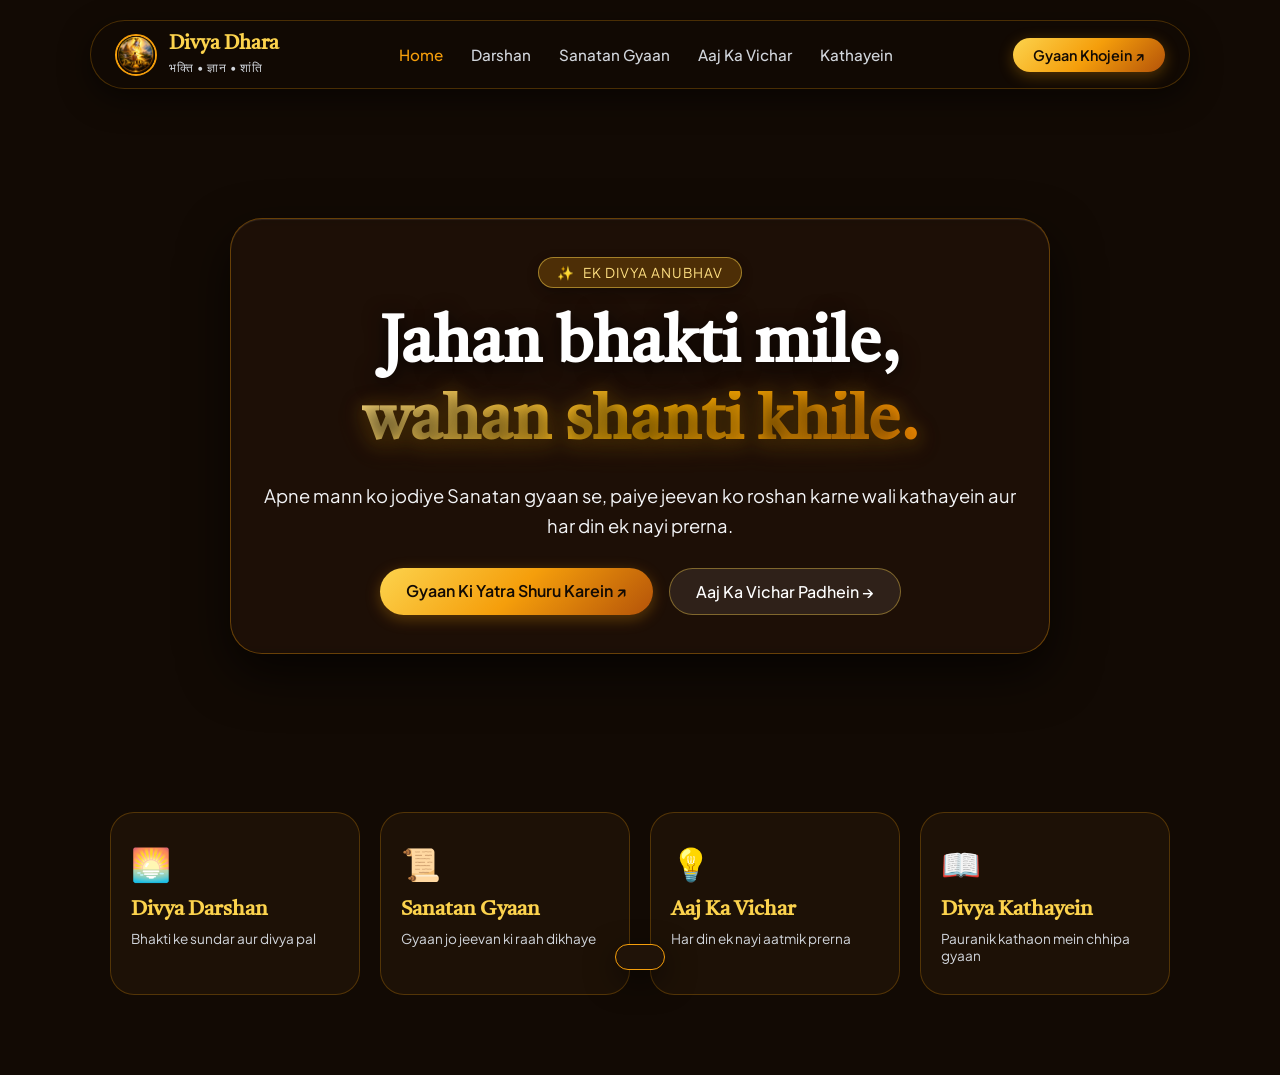
==== commit 7d7d7447: "updated" ====
--- a/index.html
+++ b/index.html
@@ -1,480 +1,196 @@
-
 <!DOCTYPE html>
 <html lang="hi">
 <head>
   <meta charset="UTF-8" />
   <meta name="viewport" content="width=device-width, initial-scale=1.0" />
-  <meta name="theme-color" content="#f8f5ed" />
-  <meta name="description" content="Divya Dhara — bhakti, Sanatan gyaan, dharmik kathayein aur roz ka ek divya vichar." />
+  <meta name="theme-color" content="#120a04" />
   <title>Divya Dhara — Bhakti Ki Pavitra Dhara</title>
-
+  
+  <!-- Google Fonts -->
   <link rel="preconnect" href="https://fonts.googleapis.com">
   <link rel="preconnect" href="https://fonts.gstatic.com" crossorigin>
-  <link href="https://fonts.googleapis.com/css2?family=DM+Sans:wght@400;500;600;700&family=Hind:wght@400;500;600;700&family=Playfair+Display:wght@500;600;700&display=swap" rel="stylesheet">
+  <link href="https://fonts.googleapis.com/css2?family=Plus+Jakarta+Sans:wght@400;500;600;700&family=Tiro+Devanagari+Hindi:ital@0;1&display=swap" rel="stylesheet">
 
+  <!-- Main Stylesheet -->
   <link rel="stylesheet" href="style.css" />
+
+  <!-- JavaScript Files -->
+  <script src="data.js" defer></script>
   <script src="script.js" defer></script>
 </head>
+<body>
 
-<body>
-  <div class="announcement">
-    <span class="announcement-dot"></span>
-    Har din ek nayi prerna, har pal divyata ka ehsaas
+  <!-- LOADING / SPLASH SCREEN -->
+  <div id="splashScreen">
+    <div class="splash-logo-wrapper">
+      <img src="assets/logo.png" alt="Divya Dhara Loading" onerror="this.src='https://images.unsplash.com/photo-1620714223084-8fcacc6dfd8d?q=80&w=200&auto=format&fit=crop'" />
+    </div>
+    <h2 class="splash-title">Divya Dhara</h2>
+    <p class="splash-subtitle">भक्ति की पवित्र धारा</p>
   </div>
 
-  <header class="site-header" id="top">
-    <a href="#home" class="brand" aria-label="Divya Dhara home">
-      <span class="brand-symbol"><span><img src="assets/logo.png" style="width: 40px; height: 40px; border-radius: 50%;"></span></span>
-      <span class="brand-copy">
-        <span class="brand-name">Divya Dhara</span>
-        <span class="brand-tagline">भक्ति • ज्ञान • शांति</span>
-      </span>
+  <!-- FLOATING ISLAND NAVBAR -->
+<!-- FLOATING ISLAND NAVBAR -->
+  <header class="floating-nav-container">
+    <a href="index.html" class="brand-logo">
+      <img src="assets/logo.png" alt="Divya Dhara Logo" onerror="this.src='https://images.unsplash.com/photo-1620714223084-8fcacc6dfd8d?q=80&w=100&auto=format&fit=crop'">
+      <div class="brand-text">
+        <h1>Divya Dhara</h1>
+        <span>भक्ति • ज्ञान • शांति</span>
+      </div>
     </a>
 
-    <nav class="desktop-nav" aria-label="Main navigation">
-      <a class="nav-link active" href="#home">Home</a>
-      <a class="nav-link" href="#darshan">Divya Darshan</a>
-      <a class="nav-link" href="#knowledge">Sanatan Gyaan</a>
-      <a class="nav-link" href="#thought">Aaj Ka Vichar</a>
-      <a class="nav-link" href="#articles">Kathayein</a>
+    <!-- Desktop Menu Navigation -->
+    <nav class="desktop-menu" id="desktopNav" aria-label="Desktop Navigation">
+      <a href="index.html" class="active">Home</a>
+      <a href="darshan.html">Darshan</a>
+      <a href="knowledge.html">Sanatan Gyaan</a>
+      <a href="thought.html">Aaj Ka Vichar</a>
+      <a href="articles.html">Kathayein</a>
     </nav>
 
-    <div class="header-actions">
-      <button class="icon-button search-toggle" id="searchToggle"
-        aria-label="Search" title="Search">
-        <svg viewBox="0 0 24 24" aria-hidden="true">
-          <circle cx="10.8" cy="10.8" r="6.8"></circle>
-          <path d="m16 16 4.5 4.5"></path>
-        </svg>
-      </button>
-      <a href="#articles" class="header-cta">Gyaan Khojein <span>↗</span></a>
-      <button class="icon-button menu-toggle" id="menuToggle"
-        aria-label="Open menu" aria-expanded="false" aria-controls="mobileNav">
-        <span></span><span></span>
+    <!-- Header Actions (CTA + Mobile Hamburger Toggle) -->
+    <div class="header-right-actions">
+      <a href="articles.html" class="nav-cta">Gyaan Khojein ↗</a>
+      
+      <!-- Hamburger Menu Button -->
+      <button class="mobile-hamburger-btn" id="menuToggle" aria-label="Toggle Menu" aria-expanded="false">
+        <span></span>
+        <span></span>
+        <span></span>
       </button>
     </div>
   </header>
 
-  <div class="search-panel" id="searchPanel" hidden>
-    <div class="search-inner">
-      <svg viewBox="0 0 24 24" aria-hidden="true">
-        <circle cx="10.8" cy="10.8" r="6.8"></circle>
-        <path d="m16 16 4.5 4.5"></path>
-      </svg>
-      <input id="searchInput" type="search"
-        placeholder="Bhagavad Gita, Shri Ram, bhakti..."
-        aria-label="Search spiritual articles" />
-      <button id="clearSearch" class="clear-search" aria-label="Clear search">×</button>
-    </div>
-    <p class="search-hint" id="searchHint">Apne manpasand vishay ko khojein.</p>
-  </div>
-
-  <nav class="mobile-nav" id="mobileNav" hidden aria-label="Mobile navigation">
-    <a href="#home">Home <span>01</span></a>
-    <a href="#darshan">Divya Darshan <span>02</span></a>
-    <a href="#knowledge">Sanatan Gyaan <span>03</span></a>
-    <a href="#thought">Aaj Ka Vichar <span>04</span></a>
-    <a href="#articles">Dharmik Kathayein <span>05</span></a>
-    <a href="#about">Hamare Baare Mein <span>06</span></a>
-  </nav>
-
   <main>
-    <!-- HERO: Desktop and mobile use different visual compositions -->
-    <section class="hero section-shell" id="home">
-      <div class="hero-copy">
-        <div class="eyebrow"><span class="eyebrow-line"></span> EK DIVYA ANUBHAV</div>
-        <h1>Jahan bhakti mile,<br> <em>wahan shanti khile.</em></h1>
-        <p class="hero-description">
-          Apne mann ko jodiye Sanatan gyaan se, paiye jeevan ko
-          roshan karne wali kathayein aur har din ek nayi prerna.
-        </p>
-
-        <div class="hero-actions">
-          <a class="button button-primary" href="#knowledge">
-            Gyaan ki yatra shuru karein <span>↗</span>
-          </a>
-          <a class="text-link" href="#thought">Aaj ka vichar padhein <span>→</span></a>
+    <!-- HERO SECTION WITH DEDICATED DEVOTIONAL IMAGE SLOT -->
+    <!-- HERO SECTION -->
+    <section class="hero-section">
+      <div class="hero-wrapper">
+        <div class="hero-content">
+          <div class="hero-badge">
+            <span>✨</span> EK DIVYA ANUBHAV
+          </div>
+          <h1 class="hero-title">Jahan bhakti mile,<br><span>wahan shanti khile.</span></h1>
+          <p class="hero-desc">
+            Apne mann ko jodiye Sanatan gyaan se, paiye jeevan ko roshan karne wali kathayein aur har din ek nayi prerna.
+          </p>
+          <div class="hero-btn-group">
+            <a href="knowledge.html" class="hero-btn-primary">Gyaan Ki Yatra Shuru Karein ↗</a>
+            <a href="thought.html" class="hero-btn-secondary">Aaj Ka Vichar Padhein →</a>
+          </div>
         </div>
 
-        <div class="hero-note">
-          <span class="hero-note-symbol">ॐ</span>
-          <span>श्रद्धा से ज्ञान तक, एक पवित्र यात्रा</span>
+        <!-- MOBILE DEVOTIONAL IMAGE SLOT (Desktop par CSS se hide ho jayega) -->
+        <div class="hero-image-slot mobile-only-image">
+          <div class="hero-img-frame">
+            <img src="https://i.postimg.cc/QxNrqn9D/Rama-and-Hanuman-s-Devotional-Embrace.png" alt="Divya Devotional Image" />
+            <div class="hero-img-badge">
+              <span class="symbol">ॐ</span>
+              <span>श्रद्धा से ज्ञान तक, एक पवित्र यात्रा</span>
+            </div>
+          </div>
         </div>
       </div>
-
-      <div class="hero-visual">
-        <div class="hero-image-frame">
-          <!-- HERO IMAGE SLOT: Replace the placeholder with your devotional image -->
-          <div class="image-placeholder hero-image-placeholder"
-            role="img" aria-label="Hero devotional image placeholder">
-            <span class="placeholder-om">ॐ</span>
-            <span class="placeholder-label">Aapki divya image yahan</span>
-            <span class="placeholder-subtitle">Hero image · 4:5 recommended</span>
-          </div>
-          <div class="image-caption">
-            <span class="caption-kicker">DIVYA DHARA PRESENTS</span>
-            <span class="caption-title">Antarman ki shanti</span>
-          </div>
-        </div>
-        <div class="hero-orbit orbit-one"></div>
-        <div class="hero-orbit orbit-two"></div>
-        <div class="floating-mantra">ॐ शान्तिः शान्तिः शान्तिः</div>
-      </div>
-
-      <div class="hero-bottom-line">
-        <span>एक पल अपने भीतर के प्रकाश के नाम</span>
-        <a href="#darshan" aria-label="Scroll to daily darshan">↓</a>
-      </div>
+    </section>
+    <!-- DESKTOP QUICK ACCESS GRID -->
+    <section class="desktop-quick-grid" aria-label="Quick Access">
+      <a href="darshan.html" class="quick-card">
+        <span class="quick-icon">🌅</span>
+        <h3>Divya Darshan</h3>
+        <p>Bhakti ke sundar aur divya pal</p>
+      </a>
+      <a href="knowledge.html" class="quick-card">
+        <span class="quick-icon">📜</span>
+        <h3>Sanatan Gyaan</h3>
+        <p>Gyaan jo jeevan ki raah dikhaye</p>
+      </a>
+      <a href="thought.html" class="quick-card">
+        <span class="quick-icon">💡</span>
+        <h3>Aaj Ka Vichar</h3>
+        <p>Har din ek nayi aatmik prerna</p>
+      </a>
+      <a href="articles.html" class="quick-card">
+        <span class="quick-icon">📖</span>
+        <h3>Divya Kathayein</h3>
+        <p>Pauranik kathaon mein chhipa gyaan</p>
+      </a>
     </section>
 
-    <!-- QUICK DISCOVERY -->
-    <section class="discovery section-shell" aria-label="Explore Divya Dhara">
-      <div class="section-intro">
-        <div>
-          <span class="eyebrow">AAPKI BHakti, AAPKI YATRA</span>
-          <h2>Divyata ko <em>khojiye.</em></h2>
+    <!-- MOBILE SEPARATE APP-STYLE LAYOUT -->
+    <section class="mobile-app-container" aria-label="Mobile View Options">
+      <a href="darshan.html" class="mobile-app-card">
+        <div class="mobile-card-info">
+          <h3>Divya Darshan</h3>
+          <p>Bhakti ke divya aur pavitra darshan</p>
         </div>
-        <p>Apni ruchi ke anusaar chunein<br>aur gyaan ki yatra aage badhayein.</p>
-      </div>
-
-      <div class="discovery-grid">
-        <a class="discovery-card" href="#darshan">
-          <span class="discovery-icon">ॐ</span>
-          <span class="discovery-title">Divya Darshan</span>
-          <span class="discovery-desc">Bhakti ke sundar pal</span>
-          <span class="discovery-arrow">↗</span>
-        </a>
-        <a class="discovery-card" href="#knowledge">
-          <span class="discovery-icon">श्री</span>
-          <span class="discovery-title">Sanatan Gyaan</span>
-          <span class="discovery-desc">Gyaan jo raah dikhaye</span>
-          <span class="discovery-arrow">↗</span>
-        </a>
-        <a class="discovery-card" href="#thought">
-          <span class="discovery-icon">✺</span>
-          <span class="discovery-title">Aaj Ka Vichar</span>
-          <span class="discovery-desc">Har din ek nayi prerna</span>
-          <span class="discovery-arrow">↗</span>
-        </a>
-        <a class="discovery-card" href="#articles">
-          <span class="discovery-icon">❋</span>
-          <span class="discovery-title">Divya Kathayein</span>
-          <span class="discovery-desc">Kathaon mein chhipa gyaan</span>
-          <span class="discovery-arrow">↗</span>
-        </a>
-      </div>
-    </section>
-
-    <!-- DARSHAN IMAGE GALLERY -->
-    <section class="darshan-section section-shell" id="darshan">
-      <div class="section-intro">
-        <div>
-          <span class="eyebrow">SHRADDHA AUR SAMARPAN</span>
-          <h2>Aaj ke <em>divya darshan.</em></h2>
+        <div class="mobile-card-icon">🌅</div>
+      </a>
+      <a href="knowledge.html" class="mobile-app-card">
+        <div class="mobile-card-info">
+          <h3>Sanatan Gyaan</h3>
+          <p>Gyaan jo jeevan ki raah dikhaye</p>
         </div>
-        <p>Bhakti ke un palon ko mehsoos karein<br>jo mann ko shanti dete hain.</p>
-      </div>
-
-      <div class="darshan-grid">
-        <article class="darshan-card darshan-tall">
-          <div class="image-placeholder darshan-image" role="img"
-            aria-label="Shri Ram devotional image placeholder">
-            <span class="placeholder-om">ॐ</span>
-            <span class="placeholder-label">Shri Ram image</span>
-          </div>
-          <div class="darshan-overlay">
-            <span class="darshan-category">MARYADA AUR DHARMA</span>
-            <h3>Shri Ram</h3>
-            <p>Satya aur kartavya ki prerna</p>
-          </div>
-          <button class="favorite-button" data-favorite="ram"
-            aria-label="Save Shri Ram to favourites" aria-pressed="false">♡</button>
-        </article>
-
-        <article class="darshan-card">
-          <div class="image-placeholder darshan-image" role="img"
-            aria-label="Mahadev devotional image placeholder">
-            <span class="placeholder-om">ॐ</span>
-            <span class="placeholder-label">Mahadev image</span>
-          </div>
-          <div class="darshan-overlay">
-            <span class="darshan-category">DHYAAN AUR SHANTI</span>
-            <h3>Mahadev</h3>
-            <p>Antarman ki sthirta</p>
-          </div>
-          <button class="favorite-button" data-favorite="mahadev"
-            aria-label="Save Mahadev to favourites" aria-pressed="false">♡</button>
-        </article>
-
-        <article class="darshan-card">
-          <div class="image-placeholder darshan-image" role="img"
-            aria-label="Shri Krishna devotional image placeholder">
-            <span class="placeholder-om">ॐ</span>
-            <span class="placeholder-label">Shri Krishna image</span>
-          </div>
-          <div class="darshan-overlay">
-            <span class="darshan-category">PREM AUR GYAAN</span>
-            <h3>Shri Krishna</h3>
-            <p>Jeevan ko samajhne ki drishti</p>
-          </div>
-          <button class="favorite-button" data-favorite="krishna"
-            aria-label="Save Shri Krishna to favourites" aria-pressed="false">♡</button>
-        </article>
-      </div>
-      <p class="section-footnote">Yahan apni original devotional images add karein.</p>
-    </section>
-
-    <!-- DAILY THOUGHT -->
-    <section class="thought-section" id="thought">
-      <div class="thought-inner section-shell">
-        <div class="thought-decoration" aria-hidden="true">“</div>
-        <div class="thought-copy">
-          <span class="eyebrow">AAJ KA DIVYA SANDESH</span>
-          <h2>Apne karm par vishwas rakhiye,<br><em>aur mann mein vishwas jagaye rakhiye.</em></h2>
-          <p class="thought-description">
-            Har din ek nayi shuruaat hai. Nishtha se kiya gaya karm,
-            dhairya aur saaf mann jeevan ki yatra ko arth dete hain.
-          </p>
-          <div class="thought-actions">
-            <button class="button button-light" id="newThought">
-              Agla vichar <span>↗</span>
-            </button>
-            <button class="button button-outline-light" id="copyThought">
-              <span>▢</span> Vichar copy karein
-            </button>
-          </div>
-          <p class="thought-feedback" id="thoughtFeedback" aria-live="polite"></p>
+        <div class="mobile-card-icon">📜</div>
+      </a>
+      <a href="thought.html" class="mobile-app-card">
+        <div class="mobile-card-info">
+          <h3>Aaj Ka Vichar</h3>
+          <p>Har din ek nayi aatmik prerna</p>
         </div>
-        <div class="thought-mark" aria-hidden="true">ॐ</div>
-      </div>
-    </section>
-
-    <!-- KNOWLEDGE -->
-    <section class="knowledge-section section-shell" id="knowledge">
-      <div class="section-intro">
-        <div>
-          <span class="eyebrow">GYAAN JO JEEVAN SAWARE</span>
-          <h2>Sanatan gyaan,<br class="mobile-only"><em> saral shabdon mein.</em></h2>
+        <div class="mobile-card-icon">💡</div>
+      </a>
+      <a href="articles.html" class="mobile-app-card">
+        <div class="mobile-card-info">
+          <h3>Divya Kathayein</h3>
+          <p>Pauranik kathaon mein chhipa gyaan</p>
         </div>
-        <p>Pracheen gyaan ko samjhein<br>aur apne jeevan se jodein.</p>
-      </div>
-
-      <div class="knowledge-grid">
-        <a class="knowledge-card" href="#articles" data-topic="gita">
-          <div class="knowledge-art art-gita">
-            <span class="art-symbol">गीता</span>
-            <span class="art-label">01 / JEEVAN DARSHAN</span>
-          </div>
-          <div class="knowledge-content">
-            <span class="article-meta">BHAGAVAD GITA · 5 MIN READ</span>
-            <h3>Bhagavad Gita se jeevan ki 5 anmol seekhein</h3>
-            <p>Karm, dhairya aur mann ki shanti ko samajhne ka ek saral prayas.</p>
-            <span class="read-link">Gyaan padhein <span>→</span></span>
-          </div>
-        </a>
-
-        <a class="knowledge-card" href="#articles" data-topic="bhakti">
-          <div class="knowledge-art art-bhakti">
-            <span class="art-symbol">भक्ति</span>
-            <span class="art-label">02 / ANTARMAN</span>
-          </div>
-          <div class="knowledge-content">
-            <span class="article-meta">BHAKTI · 4 MIN READ</span>
-            <h3>Sachchi bhakti ka arth kya hai?</h3>
-            <p>Bhakti ko sirf pooja nahi, balki jeevan ki bhavna ke roop mein dekhein.</p>
-            <span class="read-link">Gyaan padhein <span>→</span></span>
-          </div>
-        </a>
-
-        <a class="knowledge-card" href="#articles" data-topic="dharma">
-          <div class="knowledge-art art-dharma">
-            <span class="art-symbol">धर्म</span>
-            <span class="art-label">03 / JEEVAN MARG</span>
-          </div>
-          <div class="knowledge-content">
-            <span class="article-meta">SANATAN GYAAN · 4 MIN READ</span>
-            <h3>Dharma aur kartavya mein kya sambandh hai?</h3>
-            <p>Apne kartavya ko samajhne aur sahi disha mein chalne ka vichar.</p>
-            <span class="read-link">Gyaan padhein <span>→</span></span>
-          </div>
-        </a>
-      </div>
-    </section>
-
-    <!-- ARTICLES -->
-    <section class="articles-section section-shell" id="articles">
-      <div class="section-intro articles-heading">
-        <div>
-          <span class="eyebrow">KATHAYEIN JO PRERNA DEIN</span>
-          <h2>Har katha mein <em>ek seekh.</em></h2>
-        </div>
-        <span class="article-count" id="articleCount">06 rachnayein</span>
-      </div>
-
-      <div class="article-toolbar">
-        <div class="category-filters" role="group" aria-label="Filter articles">
-          <button class="filter-chip active" data-filter="all" aria-pressed="true">Sabhi</button>
-          <button class="filter-chip" data-filter="gita" aria-pressed="false">Bhagavad Gita</button>
-          <button class="filter-chip" data-filter="bhakti" aria-pressed="false">Bhakti</button>
-          <button class="filter-chip" data-filter="dharma" aria-pressed="false">Sanatan Gyaan</button>
-          <button class="filter-chip" data-filter="katha" aria-pressed="false">Pauranik Katha</button>
-        </div>
-      </div>
-
-      <div class="article-grid" id="articleGrid">
-        <article class="article-card" data-category="gita"
-          data-title="Bhagavad Gita ka karm yog" data-id="gita-karm">
-          <div class="article-cover cover-one">
-            <span>01</span><span class="cover-symbol">ॐ</span>
-            <span class="cover-label">JEEVAN DARSHAN</span>
-          </div>
-          <div class="article-card-body">
-            <span class="article-meta">BHAGAVAD GITA · 5 MIN</span>
-            <h3>Bhagavad Gita ka Karm Yog: apna kartavya samjhein</h3>
-            <p>Karm karne, prayas karne aur parinaam ko lekar santulit drishti rakhne ka sandesh.</p>
-            <button class="read-article" data-open-article="gita-karm">Poora padhein <span>↗</span></button>
-          </div>
-        </article>
-
-        <article class="article-card" data-category="bhakti"
-          data-title="Sachchi bhakti ka arth" data-id="sachchi-bhakti">
-          <div class="article-cover cover-two">
-            <span>02</span><span class="cover-symbol">श्री</span>
-            <span class="cover-label">BHAKTI MARG</span>
-          </div>
-          <div class="article-card-body">
-            <span class="article-meta">BHAKTI · 4 MIN</span>
-            <h3>Sachchi bhakti ka arth kya hai?</h3>
-            <p>Shraddha, vinamrata aur daya ko apne vyavahar mein jagah dene ki baat.</p>
-            <button class="read-article" data-open-article="sachchi-bhakti">Poora padhein <span>↗</span></button>
-          </div>
-        </article>
-
-        <article class="article-card" data-category="dharma"
-          data-title="Dharma aur kartavya" data-id="dharma-kartavya">
-          <div class="article-cover cover-three">
-            <span>03</span><span class="cover-symbol">धर्म</span>
-            <span class="cover-label">SANATAN GYAAN</span>
-          </div>
-          <div class="article-card-body">
-            <span class="article-meta">SANATAN GYAAN · 4 MIN</span>
-            <h3>Dharma aur kartavya ka jeevan mein mahatva</h3>
-            <p>Apne dayitvon ko imandari aur vivek ke saath nibhane ki prerna.</p>
-            <button class="read-article" data-open-article="dharma-kartavya">Poora padhein <span>↗</span></button>
-          </div>
-        </article>
-
-        <article class="article-card" data-category="katha"
-          data-title="Bhakt Prahlad ki katha" data-id="prahlad">
-          <div class="article-cover cover-four">
-            <span>04</span><span class="cover-symbol">❋</span>
-            <span class="cover-label">PAURANIK KATHA</span>
-          </div>
-          <div class="article-card-body">
-            <span class="article-meta">PAURANIK KATHA · 6 MIN</span>
-            <h3>Bhakt Prahlad ki katha aur unki atal shraddha</h3>
-            <p>Prahlad ki prasiddh katha se milne wali aastha aur sahas ki seekh.</p>
-            <button class="read-article" data-open-article="prahlad">Poora padhein <span>↗</span></button>
-          </div>
-        </article>
-
-        <article class="article-card" data-category="gita"
-          data-title="Mann ki shanti Gita" data-id="mann-shanti">
-          <div class="article-cover cover-five">
-            <span>05</span><span class="cover-symbol">शान्ति</span>
-            <span class="cover-label">ANTARMAN</span>
-          </div>
-          <div class="article-card-body">
-            <span class="article-meta">BHAGAVAD GITA · 4 MIN</span>
-            <h3>Bhagavad Gita ke anusar mann ki shanti</h3>
-            <p>Apne vicharon aur pratikriyaon ko samajhne ka ek saral nazariya.</p>
-            <button class="read-article" data-open-article="mann-shanti">Poora padhein <span>↗</span></button>
-          </div>
-        </article>
-
-        <article class="article-card" data-category="bhakti"
-          data-title="Rozmarra ke jeevan mein bhakti" data-id="daily-bhakti">
-          <div class="article-cover cover-six">
-            <span>06</span><span class="cover-symbol">दीप</span>
-            <span class="cover-label">DAILY BHAKTI</span>
-          </div>
-          <div class="article-card-body">
-            <span class="article-meta">BHAKTI · 3 MIN</span>
-            <h3>Rozmarra ke jeevan mein bhakti kaise jodein?</h3>
-            <p>Chhote-chhote achhe karm aur kritagyata se din ko arthpurn banayein.</p>
-            <button class="read-article" data-open-article="daily-bhakti">Poora padhein <span>↗</span></button>
-          </div>
-        </article>
-      </div>
-
-      <div class="empty-state" id="emptyState" hidden>
-        <span>ॐ</span>
-        <h3>Koi rachna nahi mili</h3>
-        <p>Dusra shabd khojein ya koi aur category chunein.</p>
-        <button class="button button-primary" id="resetFilters">Sabhi rachnayein dekhein</button>
-      </div>
-    </section>
-
-    <!-- READING MODAL -->
-    <div class="modal-backdrop" id="articleModal" hidden>
-      <article class="reading-modal" role="dialog" aria-modal="true"
-        aria-labelledby="modalTitle">
-        <div class="modal-topbar">
-          <span class="eyebrow">DIVYA DHARA · GYAAN PATH</span>
-          <button class="icon-button modal-close" id="modalClose" aria-label="Close article">×</button>
-        </div>
-        <div class="reading-cover" id="modalCover"><span>ॐ</span></div>
-        <div class="reading-content">
-          <span class="article-meta" id="modalMeta"></span>
-          <h2 id="modalTitle"></h2>
-          <p class="reading-intro" id="modalIntro"></p>
-          <div class="reading-body" id="modalBody"></div>
-          <div class="reading-footer">
-            <button class="button button-primary" id="modalFavorite">♡ Save karein</button>
-            <button class="button button-soft" id="modalCopy">Sandesh copy karein</button>
-          </div>
-          <p class="thought-feedback" id="modalFeedback" aria-live="polite"></p>
-        </div>
-      </article>
-    </div>
-
-    <!-- ABOUT / NEWSLETTER -->
-    <section class="about-section section-shell" id="about">
-      <div class="about-mark">ॐ</div>
-      <div class="about-copy">
-        <span class="eyebrow">HAMARI BHAVNA</span>
-        <h2>Bhakti se judein.<br><em>Gyaan se aage badhein.</em></h2>
-        <p>
-          Divya Dhara ek aisa digital sthan hai jahan Sanatan parampara,
-          saral gyaan aur rozana ki prerna ek saath milti hai.
-        </p>
-      </div>
-      <a class="button button-primary about-cta" href="#top">Phir se shuru karein ↑</a>
+        <div class="mobile-card-icon">📖</div>
+      </a>
     </section>
   </main>
 
-  <footer class="site-footer">
-    <a href="#home" class="footer-brand"><span><img src="assets/logo.png" style="width: 40px; height: 40px; border-radius: 50%;"></span> Divya Dhara</a>
-    <p>श्रद्धा • ज्ञान • शांति</p>
-    <p class="copyright">© <span id="currentYear"></span> Divya Dhara. Bhakti ki ek pavitra yatra.</p>
-  </footer>
+  <!-- FULL ARTICLE READING MODAL -->
+  <div class="modal-backdrop" id="articleModal" hidden>
+    <article class="reading-modal" role="dialog" aria-modal="true">
+      <div class="modal-topbar">
+        <span class="modal-eyebrow">DIVYA DHARA · GYAAN PATH</span>
+        <button class="modal-close" id="modalClose" aria-label="Close modal">×</button>
+      </div>
+      <div class="reading-content">
+        <span class="article-meta" id="modalMeta"></span>
+        <h2 id="modalTitle"></h2>
+        <p class="reading-intro" id="modalIntro"></p>
+        <div class="reading-body" id="modalBody"></div>
+        <div class="reading-footer">
+          <button class="hero-btn-primary" id="modalCopy">Sandesh Copy Karein 📋</button>
+        </div>
+      </div>
+    </article>
+  </div>
 
-  <!-- Mobile bottom navigation -->
-  <nav class="mobile-bottom-nav" aria-label="Quick navigation">
-    <a class="bottom-nav-item active" href="#home">
-      <span>⌂</span><small>Home</small>
+  <!-- MOBILE BOTTOM DOCK (iPhone Navigation) -->
+  <nav class="mobile-bottom-dock" aria-label="Mobile Bottom Navigation">
+    <a href="index.html" class="dock-item active">
+      <span>⌂</span>
+      <small>Home</small>
     </a>
-    <a class="bottom-nav-item" href="#darshan">
-      <span>ॐ</span><small>Darshan</small>
+    <a href="darshan.html" class="dock-item">
+      <span>🌅</span>
+      <small>Darshan</small>
     </a>
-    <a class="bottom-nav-item" href="#thought">
-      <span>✺</span><small>Vichar</small>
+    <a href="thought.html" class="dock-item">
+      <span>💡</span>
+      <small>Vichar</small>
     </a>
-    <a class="bottom-nav-item" href="#articles">
-      <span>▤</span><small>Gyaan</small>
+    <a href="articles.html" class="dock-item">
+      <span>📖</span>
+      <small>Kathayein</small>
     </a>
   </nav>
 
+  <!-- TOAST NOTIFICATION -->
   <div class="toast" id="toast" role="status" aria-live="polite"></div>
+
 </body>
-</html>
+</html>
--- a/style.css
+++ b/style.css
@@ -1,1675 +1,735 @@
-
-/* =========================================
-   DIVYA DHARA — DESIGN SYSTEM
-========================================= */
+/* =========================================
+   DIVYA DHARA — THEME & STYLES
+========================================= */
+
 :root {
-  --paper: #f8f5ed;
-  --paper-dark: #eee7d8;
-  --white: #fffdf8;
-  --ink: #30231e;
-  --muted: #82766b;
-  --maroon: #702e2b;
-  --maroon-dark: #49201f;
-  --saffron: #bc793b;
-  --gold: #c7a16a;
-  --line: #e5dccd;
-  --serif: "Playfair Display", Georgia, serif;
-  --sans: "DM Sans", sans-serif;
-  --hindi: "Hind", sans-serif;
-  --container: 1320px;
-  --radius: 22px;
-  --shadow: 0 18px 50px rgba(64, 39, 25, .08);
-}
-
-* { box-sizing: border-box; }
-
-html {
-  scroll-behavior: smooth;
-  scroll-padding-top: 100px;
+  --bg-deep: #120a04;
+  --bg-card: #201308;
+  --bg-glass: rgba(32, 19, 8, 0.85);
+  --gold-primary: #f59e0b;
+  --gold-light: #fcd34d;
+  --gold-gradient: linear-gradient(135deg, #fcd34d 0%, #f59e0b 50%, #b45309 100%);
+  --text-main: #fef3c7;
+  --text-muted: #d1d5db;
+  --border-gold: rgba(245, 158, 11, 0.25);
+  --font-hindi: 'Tiro Devanagari Hindi', serif;
+  --font-sans: 'Plus Jakarta Sans', sans-serif;
+}
+
+* {
+  box-sizing: border-box;
+  margin: 0;
+  padding: 0;
 }
 
 body {
-  margin: 0;
-  background: var(--paper);
-  color: var(--ink);
-  font-family: var(--hindi);
-  font-size: 16px;
-  line-height: 1.65;
+  background-color: var(--bg-deep);
+  color: var(--text-main);
+  font-family: var(--font-sans);
+  overflow-x: hidden;
   -webkit-font-smoothing: antialiased;
 }
 
-body.modal-open,
-body.menu-open { overflow: hidden; }
-
-a { color: inherit; text-decoration: none; }
-
-button, input { font: inherit; }
-
-button { color: inherit; }
-
-button:focus-visible,
-a:focus-visible,
-input:focus-visible {
-  outline: 2px solid var(--saffron);
-  outline-offset: 4px;
-}
-
-button { -webkit-tap-highlight-color: transparent; }
-
-img { display: block; max-width: 100%; }
-
-[hidden] { display: none !important; }
-
-::selection { background: #e8d5b3; color: var(--maroon-dark); }
-
-.section-shell {
-  width: min(var(--container), calc(100% - 112px));
-  margin-inline: auto;
-}
-
-.mobile-only { display: none; }
-
-/* Top announcement */
-.announcement {
-  min-height: 34px;
-  padding: 5px 16px;
-  display: flex;
+/* =========================================
+   LOADING / SPLASH SCREEN
+========================================= */
+#splashScreen {
+  position: fixed;
+  inset: 0;
+  background: radial-gradient(circle at center, #2d1806 0%, #120a04 100%);
+  display: flex;
+  flex-direction: column;
   align-items: center;
   justify-content: center;
-  gap: 9px;
-  background: var(--maroon-dark);
-  color: #f7e8ce;
-  font-size: 11px;
-  letter-spacing: .045em;
-  text-align: center;
-}
-
-.announcement-dot {
-  width: 5px;
-  height: 5px;
+  z-index: 9999;
+  transition: opacity 0.6s ease, visibility 0.6s ease;
+}
+
+#splashScreen.hidden {
+  opacity: 0;
+  visibility: hidden;
+}
+
+.splash-logo-wrapper {
+  width: 90px;
+  height: 90px;
   border-radius: 50%;
-  background: #d5ad70;
-}
-
-/* Header */
-.site-header {
-  height: 84px;
-  padding: 0 max(40px, calc((100vw - var(--container)) / 2));
-  display: flex;
-  align-items: center;
+  border: 3px solid var(--gold-primary);
+  box-shadow: 0 0 30px rgba(245, 158, 11, 0.5);
+  overflow: hidden;
+  margin-bottom: 20px;
+  animation: pulseLogo 2s infinite ease-in-out;
+}
+
+.splash-logo-wrapper img {
+  width: 100%;
+  height: 100%;
+  object-fit: cover;
+}
+
+.splash-title {
+  font-family: var(--font-hindi);
+  font-size: 2.2rem;
+  color: var(--gold-light);
+  margin-bottom: 6px;
+}
+
+.splash-subtitle {
+  font-size: 0.9rem;
+  color: var(--text-muted);
+  letter-spacing: 3px;
+  text-transform: uppercase;
+}
+
+@keyframes pulseLogo {
+  0%, 100% { transform: scale(1); box-shadow: 0 0 20px rgba(245,158,11,0.4); }
+  50% { transform: scale(1.08); box-shadow: 0 0 35px rgba(245,158,11,0.7); }
+}
+
+/* =========================================
+   FLOATING ISLAND NAVBAR
+========================================= */
+.floating-nav-container {
+  position: fixed;
+  top: 20px;
+  left: 50%;
+  transform: translateX(-50%);
+  width: 90%;
+  max-width: 1100px;
+  z-index: 1000;
+  display: flex;
   justify-content: space-between;
-  gap: 24px;
-  background: rgba(248, 245, 237, .96);
-  border-bottom: 1px solid rgba(130, 91, 55, .12);
-  position: sticky;
-  top: 0;
-  z-index: 50;
+  align-items: center;
+  background: rgba(18, 10, 4, 0.88);
   backdrop-filter: blur(16px);
-}
-
-.brand {
-  display: flex;
-  align-items: center;
-  gap: 11px;
-  flex-shrink: 0;
-}
-
-.brand-symbol {
-  width: 43px;
-  height: 43px;
-  border: 1px solid #cdb184;
-  border-radius: 50%;
-  display: grid;
-  place-items: center;
-  color: var(--maroon);
-  font-size: 25px;
-  background: #f2e8d4;
-}
-
-.brand-copy { display: flex; flex-direction: column; line-height: 1.3; }
-
-.brand-name {
-  font-family: var(--serif);
-  font-size: 21px;
-  font-weight: 700;
-  letter-spacing: -.04em;
-}
-
-.brand-tagline {
-  font-size: 10px;
-  color: var(--muted);
-  letter-spacing: .1em;
-}
-
-.desktop-nav {
-  display: flex;
-  align-items: center;
-  gap: clamp(15px, 2.1vw, 30px);
-}
-
-.nav-link {
-  font-family: var(--sans);
-  font-size: 12px;
-  font-weight: 600;
-  color: #6d6259;
-  position: relative;
-  padding: 8px 0;
-  white-space: nowrap;
-  transition: color .2s ease;
-}
-
-.nav-link::after {
-  content: "";
-  height: 2px;
-  background: var(--saffron);
-  position: absolute;
-  bottom: 0;
-  left: 0;
-  width: 0;
-  transition: width .25s ease;
-}
-
-.nav-link:hover,
-.nav-link.active { color: var(--maroon); }
-
-.nav-link:hover::after,
-.nav-link.active::after { width: 100%; }
-
-.header-actions {
+  -webkit-backdrop-filter: blur(16px);
+  border: 1px solid var(--border-gold);
+  padding: 12px 24px;
+  border-radius: 50px;
+  box-shadow: 0 10px 30px rgba(0, 0, 0, 0.5);
+}
+
+.brand-logo {
   display: flex;
   align-items: center;
   gap: 12px;
-}
-
-.icon-button {
+  text-decoration: none;
+}
+
+.brand-logo img {
   width: 42px;
   height: 42px;
-  border: 1px solid var(--line);
   border-radius: 50%;
+  border: 2px solid var(--gold-primary);
+  object-fit: cover;
+}
+
+.brand-text h1 {
+  font-family: var(--font-hindi);
+  font-size: 1.25rem;
+  color: var(--gold-light);
+  line-height: 1.1;
+}
+
+.brand-text span {
+  font-size: 0.75rem;
+  color: var(--text-muted);
+  letter-spacing: 1px;
+}
+
+.desktop-menu {
+  display: flex;
+  gap: 28px;
+  list-style: none;
+}
+
+.desktop-menu a {
+  text-decoration: none;
+  color: var(--text-muted);
+  font-size: 0.95rem;
+  font-weight: 500;
+  transition: color 0.2s;
+}
+
+.desktop-menu a:hover, .desktop-menu a.active {
+  color: var(--gold-primary);
+}
+
+.nav-cta {
+  background: var(--gold-gradient);
+  color: #120a04;
+  padding: 8px 20px;
+  border-radius: 30px;
+  font-weight: 600;
+  font-size: 0.9rem;
+  text-decoration: none;
+  box-shadow: 0 4px 15px rgba(245, 158, 11, 0.3);
+}
+
+
+
+/* =========================================
+   HERO SECTION & BACKGROUND OVERLAY
+========================================= */
+.hero-section {
+  min-height: 88vh;
+  padding: 140px 20px 60px 20px;
+  display: flex;
+  align-items: center;
+  justify-content: center;
+  position: relative;
+ /* Background Image with Soft Dark Overlay */
+background:
+    linear-gradient(
+        180deg,
+        rgba(18, 10, 4, 0.25) 0%,
+        rgba(18, 10, 4, 0.40) 100%
+    ),
+    url('https://i.postimg.cc/9QJ0p7Ft/Twin-Waterfalls-at-Golden-Sunrise.png')
+    center / cover no-repeat;
+}
+
+.hero-wrapper {
+  max-width: 900px;
+  width: 100%;
+  display: flex;
+  flex-direction: column;
+  align-items: center;
+  text-align: center;
+  position: relative;
+  z-index: 2;
+}
+
+.hero-content {
+  max-width: 800px;
+}
+
+.hero-badge {
+  display: inline-flex;
+  align-items: center;
+  gap: 8px;
+  background: rgba(245, 158, 11, 0.15);
+  border: 1px solid var(--border-gold);
+  padding: 6px 18px;
+  border-radius: 20px;
+  font-size: 0.85rem;
+  color: var(--gold-light);
+  margin-bottom: 20px;
+  letter-spacing: 1px;
+}
+
+.hero-title {
+  font-family: var(--font-hindi);
+  font-size: clamp(2.5rem, 5vw, 4.2rem);
+  color: #fff;
+  line-height: 1.2;
+  margin-bottom: 20px;
+  text-shadow: 0 4px 20px rgba(0,0,0,0.8);
+}
+
+.hero-title span {
+  background: var(--gold-gradient);
+  -webkit-background-clip: text;
+  -webkit-text-fill-color: transparent;
+}
+
+.hero-desc {
+  font-size: 1.15rem;
+  color: var(--text-muted);
+  line-height: 1.6;
+  margin-bottom: 30px;
+}
+
+.hero-btn-group {
+  display: flex;
+  gap: 16px;
+  justify-content: center;
+  flex-wrap: wrap;
+}
+
+.hero-btn-primary {
+  background: var(--gold-gradient);
+  color: #120a04;
+  padding: 12px 26px;
+  border-radius: 30px;
+  font-weight: 600;
+  text-decoration: none;
+  box-shadow: 0 4px 15px rgba(245, 158, 11, 0.3);
+}
+
+.hero-btn-secondary {
+  border: 1px solid var(--border-gold);
+  color: var(--text-main);
+  padding: 12px 26px;
+  border-radius: 30px;
+  text-decoration: none;
+  font-weight: 500;
+}
+
+/* Desktop par image card slot HIDE rahega */
+.mobile-only-image {
+  display: none;
+}
+
+/* =========================================
+   RESPONSIVE MOBILE STYLING
+========================================= */
+@media (max-width: 768px) {
+  .hero-section {
+    background: var(--bg-deep); /* Mobile par clean background */
+    padding-top: 120px;
+  }
+
+  .mobile-only-image {
+    display: block; /* Mobile par image card slot dikhega */
+    margin-top: 30px;
+    width: 100%;
+  }
+
+  .hero-img-frame {
+    position: relative;
+    border-radius: 24px;
+    overflow: hidden;
+    border: 2px solid var(--border-gold);
+    box-shadow: 0 10px 30px rgba(0,0,0,0.6);
+  }
+
+  .hero-img-frame img {
+    width: 100%;
+    height: 320px;
+    object-fit: cover;
+    display: block;
+  }
+
+  .hero-img-badge {
+    position: absolute;
+    bottom: 12px;
+    left: 12px;
+    right: 12px;
+    background: rgba(18, 10, 4, 0.85);
+    backdrop-filter: blur(10px);
+    -webkit-backdrop-filter: blur(10px);
+    padding: 10px 16px;
+    border-radius: 16px;
+    border: 1px solid var(--border-gold);
+    display: flex;
+    align-items: center;
+    gap: 10px;
+    font-size: 0.8rem;
+    color: var(--gold-light);
+  }
+}
+/* =========================================
+   DESKTOP QUICK ACCESS GRID
+========================================= */
+.desktop-quick-grid {
+  max-width: 1100px;
+  margin: 20px auto 80px auto;
+  padding: 0 20px;
   display: grid;
-  place-items: center;
-  background: transparent;
-  cursor: pointer;
-  transition: background .2s, border-color .2s;
-}
-
-.icon-button:hover {
-  background: #efe5d4;
-  border-color: #d0b58a;
-}
-
-.icon-button svg,
-.search-inner svg {
-  width: 19px;
-  height: 19px;
-  fill: none;
-  stroke: currentColor;
-  stroke-width: 1.6;
-  stroke-linecap: round;
-}
-
-.header-cta {
-  padding: 11px 16px;
-  border-radius: 4px;
-  background: var(--maroon);
-  color: white;
-  font-family: var(--sans);
-  font-size: 11px;
-  font-weight: 600;
-  transition: background .2s, transform .2s;
-}
-
-.header-cta:hover { background: var(--maroon-dark); transform: translateY(-1px); }
-.header-cta span { margin-left: 8px; }
-
-.menu-toggle,
-.mobile-nav,
-.mobile-bottom-nav { display: none; }
-
-/* Search */
-.search-panel {
-  position: fixed;
-  top: 118px;
-  right: max(40px, calc((100vw - var(--container)) / 2));
-  z-index: 60;
-  width: min(430px, calc(100vw - 32px));
-  padding: 18px;
-  background: var(--white);
-  border: 1px solid var(--line);
-  border-radius: 14px;
-  box-shadow: var(--shadow);
-}
-
-.search-inner {
-  display: flex;
-  align-items: center;
-  gap: 10px;
-  border-bottom: 1px solid var(--line);
-  padding-bottom: 10px;
-}
-
-.search-inner input {
-  width: 100%;
-  border: 0;
-  outline: 0;
-  background: transparent;
-  color: var(--ink);
-  font-size: 14px;
-}
-
-.search-inner input:focus-visible { outline: 0; }
-
-.clear-search {
-  border: 0;
-  background: none;
-  cursor: pointer;
-  font-size: 24px;
-  color: var(--muted);
-}
-
-.search-hint { margin: 10px 0 0; color: var(--muted); font-size: 12px; }
-
-/* Hero */
-.hero {
-  min-height: 570px;
-  padding-top: 54px;
-  padding-bottom: 40px;
-  display: grid;
-  grid-template-columns: 1.05fr .95fr;
-  align-items: center;
-  gap: 54px;
-  position: relative;
-}
-
-.hero-copy { padding: 0 0 32px 12px; position: relative; z-index: 2; }
-
-.eyebrow {
-  display: inline-flex;
-  align-items: center;
-  gap: 10px;
-  color: var(--saffron);
-  font-family: var(--sans);
-  font-size: 10px;
-  font-weight: 700;
-  letter-spacing: .17em;
-}
-
-.eyebrow-line {
-  display: inline-block;
-  width: 28px;
-  height: 1px;
-  background: var(--saffron);
-}
-
-.hero h1 {
-  margin: 23px 0 19px;
-  font-family: var(--serif);
-  font-size: clamp(43px, 5.1vw, 72px);
-  line-height: 1.15;
-  letter-spacing: -.055em;
-  font-weight: 600;
-}
-
-.hero h1 em,
-.section-intro h2 em,
-.thought-copy h2 em,
-.about-copy h2 em {
-  font-weight: 500;
-  color: var(--maroon);
-}
-
-.hero-description {
-  max-width: 475px;
-  color: #776b60;
-  font-size: 15px;
-  line-height: 1.95;
-  margin: 0;
-}
-
-.hero-actions {
-  display: flex;
-  align-items: center;
-  flex-wrap: wrap;
-  gap: 23px;
-  margin-top: 30px;
-}
-
-.button {
-  min-height: 46px;
-  padding: 12px 18px;
-  display: inline-flex;
-  align-items: center;
-  justify-content: center;
-  gap: 14px;
-  border: 1px solid transparent;
-  border-radius: 4px;
-  font-family: var(--sans);
-  font-size: 12px;
-  font-weight: 600;
-  cursor: pointer;
-  transition: background .2s, color .2s, transform .2s, border-color .2s;
-}
-
-.button:hover { transform: translateY(-2px); }
-
-.button-primary {
-  background: var(--maroon);
-  color: white;
-}
-
-.button-primary:hover { background: var(--maroon-dark); }
-
-.text-link {
-  color: var(--maroon);
-  font-size: 12px;
-  font-weight: 600;
-}
-
-.text-link span { margin-left: 6px; }
-
-.hero-note {
-  margin-top: 42px;
-  display: flex;
-  align-items: center;
-  gap: 12px;
-  color: #938476;
-  font-size: 11px;
-}
-
-.hero-note-symbol {
-  color: var(--saffron);
-  font-size: 22px;
-}
-
-.hero-visual {
-  position: relative;
-  min-width: 0;
-  width: 100%;
-  max-width: 490px;
-  justify-self: end;
-  padding: 12px 15px 22px 0;
-}
-
-.hero-image-frame {
-  position: relative;
-  z-index: 1;
-  width: 100%;
-  aspect-ratio: 4 / 4.25;
-  overflow: hidden;
-  border-radius: 190px 190px 8px 8px;
-  background: linear-gradient(155deg, #ead9b8, #c89d65 48%, #6f3e30);
-  box-shadow: 0 22px 55px rgba(91, 50, 29, .17);
-}
-
-.image-placeholder {
-  position: relative;
-  display: flex;
-  flex-direction: column;
-  align-items: center;
-  justify-content: center;
-  overflow: hidden;
-  background:
-    radial-gradient(ellipse at 50% 35%, rgba(255, 238, 198, .85), transparent 32%),
-    radial-gradient(ellipse at 50% 100%, #87523a 0%, #bc8b57 40%, #ead8b3 100%);
-  color: #6c3927;
-  text-align: center;
-}
-
-.image-placeholder::before,
-.image-placeholder::after {
-  content: "";
-  position: absolute;
-  border: 1px solid rgba(255, 247, 220, .45);
-  border-radius: 50%;
-  width: 70%;
-  aspect-ratio: 1;
-}
-
-.image-placeholder::after {
-  width: 85%;
-  border-color: rgba(112, 46, 43, .14);
-}
-
-.hero-image-placeholder {
-  width: 100%;
-  height: 100%;
-  background:
-    radial-gradient(ellipse at 50% 28%, #fff2d0 0%, #d5ad73 29%, transparent 55%),
-    linear-gradient(160deg, #f0dfbc 0%, #bc8954 58%, #693a30 100%);
-}
-
-.placeholder-om {
-  position: relative;
-  z-index: 1;
-  font-size: clamp(55px, 7vw, 100px);
-  font-weight: 400;
-  opacity: .82;
-  line-height: 1.2;
-}
-
-.placeholder-label,
-.placeholder-subtitle {
-  position: relative;
-  z-index: 1;
-  margin-top: 8px;
-  font-size: 12px;
-  letter-spacing: .08em;
-}
-
-.placeholder-subtitle {
-  font-family: var(--sans);
-  font-size: 9px;
-  opacity: .75;
-}
-
-.image-caption {
-  position: absolute;
-  bottom: 16px;
-  left: 16px;
-  right: 16px;
-  z-index: 3;
-  display: flex;
-  flex-direction: column;
-  padding: 18px;
-  border: 1px solid rgba(255, 247, 225, .28);
-  border-radius: 5px;
-  background: rgba(57, 31, 26, .65);
-  backdrop-filter: blur(10px);
-  color: white;
-}
-
-.caption-kicker {
-  font-family: var(--sans);
-  font-size: 9px;
-  letter-spacing: .17em;
-  color: #e7c795;
-}
-
-.caption-title {
-  margin-top: 3px;
-  font-family: var(--serif);
-  font-size: 21px;
-}
-
-.hero-orbit {
-  position: absolute;
-  border: 1px solid #cdb68d;
-  border-radius: 50%;
-  pointer-events: none;
-}
-
-.orbit-one {
-  width: 104%;
-  aspect-ratio: 1;
-  top: -1%;
-  left: -12%;
-  opacity: .5;
-}
-
-.orbit-two {
-  width: 115%;
-  aspect-ratio: 1;
-  top: -8%;
-  left: -18%;
-  border-style: dashed;
-  opacity: .24;
-}
-
-.floating-mantra {
-  position: absolute;
-  top: 14%;
-  right: -18px;
-  z-index: 4;
-  padding: 11px 16px;
-  border: 1px solid #e2cfaa;
-  border-radius: 4px;
-  background: var(--white);
-  box-shadow: 0 10px 28px rgba(64, 39, 25, .08);
-  color: var(--maroon);
-  font-family: var(--hindi);
-  font-size: 12px;
-}
-
-.hero-bottom-line {
-  position: absolute;
-  bottom: 0;
-  left: 12px;
-  right: 12px;
-  display: flex;
-  align-items: center;
-  justify-content: space-between;
-  padding: 14px 0 0;
-  border-top: 1px solid var(--line);
-  color: var(--muted);
-  font-size: 10px;
-  letter-spacing: .03em;
-}
-
-.hero-bottom-line a {
-  color: var(--maroon);
-  font-size: 19px;
-}
-
-/* Section headings */
-.discovery,
-.darshan-section,
-.knowledge-section,
-.articles-section { padding-top: 86px; padding-bottom: 20px; }
-
-.section-intro {
-  display: flex;
-  align-items: end;
-  justify-content: space-between;
-  gap: 30px;
-  margin-bottom: 29px;
-}
-
-.section-intro h2,
-.about-copy h2 {
-  margin: 10px 0 0;
-  font-family: var(--serif);
-  font-size: clamp(30px, 3.3vw, 44px);
-  line-height: 1.25;
-  font-weight: 600;
-  letter-spacing: -.04em;
-}
-
-.section-intro > p {
-  margin: 0 0 5px;
-  color: var(--muted);
-  font-size: 12px;
-  line-height: 1.9;
-}
-
-/* Discovery cards */
-.discovery-grid {
-  display: grid;
-  grid-template-columns: repeat(4, minmax(0, 1fr));
-  gap: 14px;
-}
-
-.discovery-card {
-  position: relative;
-  min-height: 174px;
-  padding: 23px 21px;
-  display: flex;
-  flex-direction: column;
-  align-items: flex-start;
-  border: 1px solid var(--line);
-  background: rgba(255, 253, 248, .58);
-  transition: border-color .25s, transform .25s, box-shadow .25s, background .25s;
-}
-
-.discovery-card:hover {
-  transform: translateY(-5px);
-  border-color: #cfb185;
-  background: var(--white);
-  box-shadow: var(--shadow);
-}
-
-.discovery-icon {
-  width: 39px;
-  height: 39px;
-  display: grid;
-  place-items: center;
-  border-radius: 50%;
-  border: 1px solid #e1d0b1;
-  color: var(--maroon);
-  background: #f4ead8;
-  font-size: 19px;
-}
-
-.discovery-title { margin-top: 14px; font-size: 15px; font-weight: 600; }
-.discovery-desc { margin-top: 2px; font-size: 11px; color: var(--muted); }
-.discovery-arrow { position: absolute; right: 20px; top: 21px; color: #ad8b5d; font-size: 17px; }
-
-/* Darshan */
-.darshan-grid {
-  display: grid;
-  grid-template-columns: 1.12fr 1fr 1fr;
-  gap: 16px;
-}
-
-.darshan-card {
-  position: relative;
-  min-width: 0;
-  height: 340px;
-  overflow: hidden;
-  border-radius: 5px;
-  background: #d9bb8b;
-  isolation: isolate;
-}
-
-.darshan-tall { height: 380px; }
-
-.darshan-image {
-  position: absolute;
-  inset: 0;
-  transition: transform .65s ease;
-}
-
-.darshan-card:hover .darshan-image { transform: scale(1.04); }
-
-.darshan-card:nth-child(2) .darshan-image {
-  background:
-    radial-gradient(ellipse at 50% 34%, #f7e6b7, transparent 30%),
-    linear-gradient(150deg, #c4a47c, #75493d);
-}
-
-.darshan-card:nth-child(3) .darshan-image {
-  background:
-    radial-gradient(ellipse at 50% 34%, #fff0ca, transparent 28%),
-    linear-gradient(155deg, #c5aa76, #5b6650);
-}
-
-.darshan-overlay {
-  position: absolute;
-  z-index: 2;
-  inset: auto 0 0;
-  padding: 60px 23px 24px;
-  color: white;
-  background: linear-gradient(transparent, rgba(34, 21, 17, .86));
-}
-
-.darshan-category {
-  color: #edcf9b;
-  font-family: var(--sans);
-  font-size: 9px;
-  letter-spacing: .13em;
-}
-
-.darshan-overlay h3 {
-  margin: 5px 0 0;
-  font-family: var(--serif);
-  font-size: 29px;
-  line-height: 1.2;
-}
-
-.darshan-overlay p { margin: 4px 0 0; color: #f2e8da; font-size: 12px; }
-
-.favorite-button {
-  position: absolute;
-  z-index: 4;
-  top: 14px;
-  right: 14px;
-  width: 39px;
-  height: 39px;
-  border: 1px solid rgba(255, 255, 255, .6);
-  border-radius: 50%;
-  background: rgba(46, 30, 23, .22);
-  color: white;
-  font-size: 24px;
-  cursor: pointer;
-  backdrop-filter: blur(5px);
-  transition: background .2s, transform .2s;
-}
-
-.favorite-button:hover { transform: scale(1.08); }
-.favorite-button.is-favorite { background: var(--maroon); border-color: var(--maroon); }
-.section-footnote { margin-top: 13px; text-align: right; color: var(--muted); font-size: 10px; }
-
-/* Daily thought */
-.thought-section {
-  margin-top: 92px;
-  overflow: hidden;
-  background:
-    radial-gradient(ellipse at 90% 50%, rgba(192, 143, 83, .22), transparent 40%),
-    var(--maroon-dark);
-  color: white;
-}
-
-.thought-inner {
-  min-height: 370px;
-  position: relative;
-  padding-top: 66px;
-  padding-bottom: 62px;
-  display: flex;
-  align-items: center;
-}
-
-.thought-copy { position: relative; z-index: 2; max-width: 800px; }
-
-.thought-copy .eyebrow { color: #dfb777; }
-
-.thought-copy h2 {
-  margin: 17px 0;
-  font-family: var(--serif);
-  font-size: clamp(30px, 4vw, 49px);
-  line-height: 1.35;
-  font-weight: 500;
-  letter-spacing: -.035em;
-}
-
-.thought-copy h2 em { color: #e5c596; }
-
-.thought-description {
-  max-width: 610px;
-  color: #e0d0c3;
-  font-size: 13px;
-  line-height: 1.9;
-}
-
-.thought-actions { display: flex; gap: 11px; flex-wrap: wrap; margin-top: 24px; }
-
-.button-light { background: #f4e5ca; color: var(--maroon-dark); }
-.button-light:hover { background: white; }
-
-.button-outline-light { border-color: rgba(255, 255, 255, .35); color: white; background: transparent; }
-.button-outline-light:hover { border-color: #f1d6a7; background: rgba(255, 255, 255, .08); }
-
-.thought-feedback { min-height: 20px; color: #e5c596; font-size: 12px; }
-
-.thought-decoration {
-  position: absolute;
-  top: -76px;
-  left: 58%;
-  color: rgba(255, 255, 255, .045);
-  font-family: var(--serif);
-  font-size: 480px;
-  line-height: 1;
-  pointer-events: none;
-}
-
-.thought-mark {
-  position: absolute;
-  right: 7%;
-  top: 50%;
-  transform: translateY(-50%);
-  width: 240px;
-  height: 240px;
-  display: grid;
-  place-items: center;
-  border: 1px solid rgba(223, 183, 119, .23);
-  border-radius: 50%;
-  color: rgba(228, 190, 132, .25);
-  font-size: 140px;
-}
-
-.thought-mark::after {
-  content: "";
-  position: absolute;
-  inset: 14px;
-  border: 1px solid rgba(223, 183, 119, .18);
-  border-radius: 50%;
-}
-
-/* Knowledge cards */
-.knowledge-grid {
-  display: grid;
-  grid-template-columns: repeat(3, minmax(0, 1fr));
-  gap: 18px;
-}
-
-.knowledge-card {
-  display: flex;
-  flex-direction: column;
-  overflow: hidden;
-  border: 1px solid var(--line);
-  background: var(--white);
-  transition: transform .25s, box-shadow .25s;
-}
-
-.knowledge-card:hover { transform: translateY(-4px); box-shadow: var(--shadow); }
-
-.knowledge-art {
-  height: 190px;
-  position: relative;
-  display: grid;
-  place-items: center;
-  overflow: hidden;
-  color: #f5e3bf;
-}
-
-.knowledge-art::before,
-.knowledge-art::after {
-  content: "";
-  position: absolute;
-  border: 1px solid rgba(255, 226, 175, .3);
-  border-radius: 50%;
-  width: 190px;
-  aspect-ratio: 1;
-}
-
-.knowledge-art::after { width: 145px; }
-
-.art-gita { background: radial-gradient(circle, #9c6638, #4b2927); }
-.art-bhakti { background: radial-gradient(circle, #ad8050, #63342f); }
-.art-dharma { background: radial-gradient(circle, #8b8151, #343d32); }
-
-.art-symbol {
-  z-index: 1;
-  font-family: var(--serif);
-  font-size: 45px;
-  letter-spacing: .02em;
-}
-
-.art-label {
-  position: absolute;
-  bottom: 14px;
-  left: 17px;
-  font-family: var(--sans);
-  font-size: 9px;
-  letter-spacing: .15em;
-  color: #e9c99b;
-}
-
-.knowledge-content { padding: 23px; }
-.article-meta { font-family: var(--sans); font-size: 9px; font-weight: 700; letter-spacing: .1em; color: #a27b4e; }
-
-.knowledge-content h3,
-.article-card-body h3 {
-  margin: 9px 0 8px;
-  font-family: var(--serif);
-  font-size: 21px;
-  line-height: 1.4;
-  font-weight: 600;
-  letter-spacing: -.025em;
-}
-
-.knowledge-content p,
-.article-card-body p {
-  margin: 0;
-  color: var(--muted);
-  font-size: 12px;
-  line-height: 1.9;
-}
-
-.read-link {
-  margin-top: 19px;
-  display: inline-flex;
-  gap: 12px;
-  color: var(--maroon);
-  font-family: var(--sans);
-  font-size: 11px;
-  font-weight: 700;
-}
-
-/* Article library */
-.articles-section { padding-bottom: 90px; }
-
-.article-count { color: var(--muted); font-family: var(--sans); font-size: 11px; }
-
-.article-toolbar { margin-bottom: 23px; }
-
-.category-filters { display: flex; gap: 8px; flex-wrap: wrap; }
-
-.filter-chip {
-  padding: 9px 15px;
-  border: 1px solid var(--line);
-  border-radius: 99px;
-  background: transparent;
-  color: #776b60;
-  font-size: 11px;
-  cursor: pointer;
-  transition: background .2s, color .2s, border-color .2s;
-}
-
-.filter-chip:hover { border-color: #c5a577; color: var(--maroon); }
-.filter-chip.active { border-color: var(--maroon); background: var(--maroon); color: white; }
-
-.article-grid {
-  display: grid;
-  grid-template-columns: repeat(3, minmax(0, 1fr));
-  gap: 18px;
-}
-
-.article-card {
-  min-width: 0;
-  display: flex;
-  flex-direction: column;
-  border: 1px solid var(--line);
-  background: var(--white);
-  transition: transform .25s, box-shadow .25s;
-}
-
-.article-card:hover { transform: translateY(-4px); box-shadow: var(--shadow); }
-
-.article-card[hidden] { display: none !important; }
-
-.article-cover {
-  min-height: 168px;
-  position: relative;
-  display: flex;
-  align-items: center;
-  justify-content: space-between;
-  flex-direction: column;
-  padding: 13px 16px;
-  overflow: hidden;
-  color: #f7e6c4;
-  background: #754438;
-}
-
-.article-cover::before,
-.article-cover::after {
-  content: "";
-  position: absolute;
-  width: 170px;
-  aspect-ratio: 1;
-  border: 1px solid rgba(255, 234, 195, .26);
-  border-radius: 50%;
-}
-
-.article-cover::after { width: 125px; }
-
-.cover-one { background: radial-gradient(circle, #b1824c, #63352e); }
-.cover-two { background: radial-gradient(circle, #bd8c58, #75403a); }
-.cover-three { background: radial-gradient(circle, #97905c, #3d4939); }
-.cover-four { background: radial-gradient(circle, #a75d42, #532b2b); }
-.cover-five { background: radial-gradient(circle, #7d927d, #2f4038); }
-.cover-six { background: radial-gradient(circle, #c49a61, #78472f); }
-
-.article-cover > span:first-child,
-.cover-label { position: relative; z-index: 1; align-self: flex-start; }
-.article-cover > span:first-child { font-family: var(--sans); font-size: 10px; opacity: .8; }
-
-.cover-symbol {
-  z-index: 1;
-  margin: auto;
-  font-family: var(--serif);
-  font-size: 37px;
-}
-
-.cover-label { font-family: var(--sans); font-size: 8px; letter-spacing: .15em; }
-
-.article-card-body {
-  flex: 1;
-  display: flex;
-  flex-direction: column;
-  align-items: flex-start;
-  padding: 21px;
-}
-
-.article-card-body h3 { font-size: 19px; }
-.article-card-body p { margin-bottom: 18px; }
-
-.read-article {
-  width: 100%;
-  margin-top: auto;
-  padding: 13px 0 0;
-  display: flex;
-  justify-content: space-between;
-  border: 0;
-  border-top: 1px solid var(--line);
-  background: none;
-  color: var(--maroon);
-  font-size: 11px;
-  font-weight: 700;
-  cursor: pointer;
-  text-align: left;
-}
-
-.read-article span { transition: transform .2s; }
-.read-article:hover span { transform: translate(3px, -3px); }
-
-.empty-state {
-  padding: 65px 20px;
-  text-align: center;
-  border: 1px dashed #d8c7ab;
-  background: rgba(255, 253, 248, .5);
-}
-
-.empty-state > span { font-size: 35px; color: var(--saffron); }
-.empty-state h3 { font-family: var(--serif); font-size: 24px; margin: 10px 0 4px; }
-.empty-state p { color: var(--muted); font-size: 13px; }
-
-/* Article reading modal */
+  grid-template-columns: repeat(4, 1fr);
+  gap: 20px;
+}
+
+.quick-card {
+  background: var(--bg-glass);
+  border: 1px solid var(--border-gold);
+  padding: 30px 20px;
+  border-radius: 24px;
+  text-decoration: none;
+  color: inherit;
+  backdrop-filter: blur(12px);
+  transition: transform 0.3s cubic-bezier(0.4, 0, 0.2, 1);
+}
+
+.quick-card:hover {
+  transform: translateY(-8px);
+  border-color: var(--gold-primary);
+  box-shadow: 0 15px 40px rgba(245, 158, 11, 0.2);
+}
+
+.quick-icon {
+  font-size: 2rem;
+  margin-bottom: 12px;
+  display: block;
+}
+
+.quick-card h3 {
+  font-family: var(--font-hindi);
+  color: var(--gold-light);
+  margin-bottom: 6px;
+  font-size: 1.3rem;
+}
+
+.quick-card p {
+  font-size: 0.85rem;
+  color: var(--text-muted);
+}
+
+/* Hidden on Desktop */
+.mobile-app-container, .mobile-bottom-dock {
+  display: none;
+}
+
+/* =========================================
+   MODAL POPUP STYLING (FIXED)
+========================================= */
 .modal-backdrop {
   position: fixed;
   inset: 0;
-  z-index: 100;
-  display: grid;
-  place-items: center;
-  padding: 24px;
-  background: rgba(34, 24, 21, .72);
-  backdrop-filter: blur(7px);
-}
-
-.reading-modal {
-  width: min(760px, 100%);
-  max-height: min(88vh, 950px);
-  overflow-y: auto;
-  background: var(--paper);
-  box-shadow: 0 30px 100px rgba(0, 0, 0, .3);
-  border-radius: 8px;
-  animation: modal-enter .25s ease;
-}
-
-@keyframes modal-enter {
-  from { opacity: 0; transform: translateY(12px); }
-  to { opacity: 1; transform: translateY(0); }
-}
-
-.modal-topbar {
-  display: flex;
-  justify-content: space-between;
-  align-items: center;
-  padding: 15px 24px;
-  border-bottom: 1px solid var(--line);
-}
-
-.modal-close { font-size: 25px; }
-
-.reading-cover {
-  min-height: 130px;
-  display: grid;
-  place-items: center;
-  background: radial-gradient(circle, #ad8050, #4b2927);
-  color: #f4dfb7;
-  font-family: var(--serif);
-  font-size: 50px;
-}
-
-.reading-content { padding: 30px clamp(22px, 6vw, 56px) 40px; }
-
-.reading-content h2 {
-  margin: 10px 0;
-  font-family: var(--serif);
-  font-size: clamp(27px, 4vw, 38px);
-  line-height: 1.35;
-  letter-spacing: -.035em;
-}
-
-.reading-intro { color: #75675b; font-size: 15px; line-height: 1.9; }
-
-.reading-body { font-size: 15px; line-height: 2; }
-.reading-body p { margin: 18px 0; }
-.reading-body h3 { font-family: var(--serif); font-size: 22px; color: var(--maroon); }
-.reading-footer { display: flex; gap: 10px; flex-wrap: wrap; margin-top: 28px; padding-top: 22px; border-top: 1px solid var(--line); }
-.button-soft { border-color: var(--line); background: #f0e8da; color: var(--maroon); }
-
-/* About */
-.about-section {
-  padding-top: 55px;
-  padding-bottom: 65px;
-  border-top: 1px solid var(--line);
-  display: grid;
-  grid-template-columns: 100px 1fr auto;
-  align-items: center;
-  gap: 30px;
-}
-
-.about-mark {
-  width: 90px;
-  height: 90px;
-  display: grid;
-  place-items: center;
-  border-radius: 50%;
-  border: 1px solid #d5bd96;
-  background: #f0e6d3;
-  color: var(--maroon);
-  font-size: 48px;
-}
-
-.about-copy h2 { font-size: 34px; }
-.about-copy p { max-width: 540px; color: var(--muted); font-size: 12px; line-height: 1.9; }
-.about-cta { white-space: nowrap; }
-
-/* Footer */
-.site-footer {
-  padding: 30px 24px 26px;
-  display: flex;
-  align-items: center;
-  justify-content: space-between;
-  flex-wrap: wrap;
-  gap: 14px 25px;
-  background: #301d1b;
-  color: #e6d6c2;
-}
-
-.footer-brand {
-  display: inline-flex;
-  align-items: center;
-  gap: 9px;
-  font-family: var(--serif);
-  font-size: 17px;
-}
-
-.footer-brand span { color: #d9b47b; font-size: 24px; }
-.site-footer p { margin: 0; font-size: 10px; color: #c4b09a; }
-.site-footer .copyright { width: 100%; padding-top: 17px; border-top: 1px solid rgba(255,255,255,.12); text-align: center; }
-
-/* Toast */
+  background: rgba(0, 0, 0, 0.85);
+  backdrop-filter: blur(10px);
+  -webkit-backdrop-filter: blur(10px);
+  z-index: 2000;
+  display: flex;
+  align-items: center;
+  justify-content: center;
+  padding: 20px;
+  opacity: 1;
+  visibility: visible;
+  transition: opacity 0.3s ease, visibility 0.3s ease;
+}
+
+/* Page load hone par aur jab tak attribute hidden rahe, tab bilkul chup jayega */
+.modal-backdrop[hidden] {
+  display: none !important;
+  opacity: 0;
+  visibility: hidden;
+  pointer-events: none;
+}
+
+/* =========================================
+   TOAST NOTIFICATION
+========================================= */
 .toast {
   position: fixed;
-  z-index: 200;
+  bottom: 30px;
   left: 50%;
-  bottom: 28px;
-  max-width: calc(100% - 32px);
-  padding: 12px 18px;
-  transform: translate(-50%, 20px);
-  border: 1px solid rgba(255,255,255,.12);
-  border-radius: 6px;
-  background: #382320;
-  color: white;
-  box-shadow: var(--shadow);
-  font-size: 12px;
-  opacity: 0;
-  pointer-events: none;
-  transition: opacity .25s, transform .25s;
-}
-
-.toast.show { opacity: 1; transform: translate(-50%, 0); }
-
-/* =========================================
-   TABLET
-========================================= */
-@media (max-width: 1080px) {
-  .section-shell { width: calc(100% - 64px); }
-
-  .site-header { padding-inline: 32px; }
-  .desktop-nav { gap: 15px; }
-  .nav-link { font-size: 10px; }
-  .header-cta { display: none; }
-
-  .hero { gap: 25px; min-height: 520px; }
-  .hero-copy { padding-left: 0; }
-  .hero h1 { font-size: clamp(42px, 5.4vw, 60px); }
-  .hero-description { font-size: 13px; }
-  .hero-visual { max-width: 410px; }
-  .floating-mantra { right: -5px; font-size: 10px; }
-
-  .discovery-card { padding: 20px 15px; }
-  .discovery-title { font-size: 13px; }
-  .darshan-card { height: 310px; }
-  .darshan-tall { height: 340px; }
-
-  .knowledge-content { padding: 18px; }
-  .knowledge-content h3 { font-size: 18px; }
-  .article-card-body { padding: 17px; }
-  .article-card-body h3 { font-size: 17px; }
-  .about-section { grid-template-columns: 75px 1fr; }
-  .about-mark { width: 72px; height: 72px; font-size: 38px; }
-  .about-cta { grid-column: 2; justify-self: start; }
-}
-
-/* =========================================
-   MOBILE — PURPOSE-BUILT COMPOSITION
-========================================= */
-@media (max-width: 760px) {
-  :root { --radius: 16px; }
-
-  html { scroll-padding-top: 76px; }
-
-  body { font-size: 15px; padding-bottom: 67px; }
-
-  .section-shell { width: calc(100% - 36px); }
-  .mobile-only { display: initial; }
-
-  .announcement {
-    min-height: 29px;
-    font-size: 9px;
-    padding: 5px 10px;
-    letter-spacing: 0;
-  }
-
-  .announcement-dot { width: 4px; height: 4px; }
-
-  .site-header {
-    height: 67px;
-    padding: 0 18px;
-    gap: 10px;
-  }
-
-  .brand { gap: 8px; }
-  .brand-symbol { width: 36px; height: 36px; font-size: 21px; }
-  .brand-name { font-size: 19px; }
-  .brand-tagline { font-size: 8px; letter-spacing: .06em; }
-
-  .desktop-nav { display: none; }
-  .header-actions { gap: 8px; }
-  .header-cta { display: none; }
-  .icon-button { width: 37px; height: 37px; }
-  .search-toggle svg { width: 17px; height: 17px; }
-
-  .menu-toggle {
+  transform: translateX(-50%) translateY(100px);
+  background: var(--bg-card);
+  border: 1px solid var(--gold-primary);
+  color: var(--text-main);
+  padding: 12px 24px;
+  border-radius: 30px;
+  box-shadow: 0 10px 30px rgba(0,0,0,0.5);
+  font-size: 0.9rem;
+  z-index: 3000;
+  transition: transform 0.3s ease;
+}
+
+.toast.show {
+  transform: translateX(-50%) translateY(0);
+}
+
+/* =========================================
+   RESPONSIVE MOBILE STYLING
+========================================= */
+@media (max-width: 768px) {
+  .hero-wrapper {
+    grid-template-columns: 1fr;
+    text-align: center;
+  }
+  
+  .hero-btn-group {
+    justify-content: center;
+  }
+
+  .desktop-menu, .nav-cta, .desktop-quick-grid {
+    display: none;
+  }
+  
+  .mobile-app-container {
+    display: flex;
+    flex-direction: column;
+    gap: 16px;
+    padding: 20px;
+    margin-bottom: 90px;
+  }
+
+  .mobile-app-card {
+    background: var(--bg-card);
+    border: 1px solid var(--border-gold);
+    border-radius: 20px;
+    padding: 20px;
+    display: flex;
+    justify-content: space-between;
+    align-items: center;
+    text-decoration: none;
+    color: inherit;
+    box-shadow: 0 4px 20px rgba(0,0,0,0.4);
+  }
+
+  .mobile-card-info h3 {
+    font-family: var(--font-hindi);
+    color: var(--gold-light);
+    font-size: 1.2rem;
+    margin-bottom: 4px;
+  }
+
+  .mobile-card-info p {
+    font-size: 0.85rem;
+    color: var(--text-muted);
+  }
+
+  .mobile-card-icon {
+    font-size: 1.6rem;
+    background: rgba(245, 158, 11, 0.1);
+    width: 46px;
+    height: 46px;
+    display: flex;
+    align-items: center;
+    justify-content: center;
+    border-radius: 50%;
+    border: 1px solid var(--border-gold);
+  }
+
+  .mobile-bottom-dock {
+    display: flex;
+    position: fixed;
+    bottom: 0;
+    left: 0;
+    right: 0;
+    background: rgba(18, 10, 4, 0.95);
+    backdrop-filter: blur(15px);
+    -webkit-backdrop-filter: blur(15px);
+    border-top: 1px solid var(--border-gold);
+    padding: 10px 16px;
+    justify-content: space-around;
+    z-index: 1000;
+  }
+
+  .dock-item {
     display: flex;
     flex-direction: column;
     align-items: center;
-    justify-content: center;
-    gap: 5px;
-    border: 0;
-    width: 35px;
-    height: 37px;
-  }
-
-  .menu-toggle span {
-    display: block;
-    width: 18px;
-    height: 1.5px;
-    border-radius: 2px;
-    background: var(--maroon);
-    transition: transform .2s;
-  }
-
-  .menu-toggle[aria-expanded="true"] span:first-child { transform: translateY(3.25px) rotate(45deg); }
-  .menu-toggle[aria-expanded="true"] span:last-child { transform: translateY(-3.25px) rotate(-45deg); }
-
-  .search-panel {
-    top: 101px;
-    right: 12px;
-    width: calc(100% - 24px);
-    padding: 15px;
-  }
-
-  .mobile-nav {
-    display: flex;
+    text-decoration: none;
+    color: var(--text-muted);
+    font-size: 0.75rem;
+    gap: 3px;
+  }
+
+  .dock-item span {
+    font-size: 1.2rem;
+  }
+
+  .dock-item.active {
+    color: var(--gold-primary);
+  }
+}
+
+/* =========================================
+   HERO CONTENT GLASS CONTAINER & BRIGHT TEXT OVERRIDE
+========================================= */
+
+.hero-content {
+  background: rgba(90, 75, 64, 0.1) !important; /* Transparent dark glass container */
+  backdrop-filter: blur(4px) saturate(180%) !important;
+  -webkit-backdrop-filter: blur(16px) saturate(180%) !important;
+  border: 1px solid rgba(245, 158, 11, 0.35) !important; /* Soft golden border */
+  border-radius: 32px !important; /* Smooth round container shape */
+  padding: 38px 30px !important;
+  max-width: 820px !important;
+  box-shadow: 0 20px 50px rgba(0, 0, 0, 0.65), 
+              inset 0 1px 1px rgba(255, 255, 255, 0.1) !important;
+  margin: 0 auto !important;
+}
+
+/* Bright & High Contrast Text Rules */
+.hero-title {
+  color: #FFFFFF !important;
+  
+}
+
+.hero-title span {
+  background: linear-gradient(135deg, #FFE082 0%, #FFB300 50%, #FF8F00 100%) !important;
+  -webkit-background-clip: text !important;
+  -webkit-text-fill-color: transparent !important;
+  filter: drop-shadow(0 2px 8px rgba(245, 158, 11, 0.4)) !important;
+}
+
+.hero-desc {
+  color: #F3F4F6 !important; /* Ultra-bright readable text */
+  
+  margin-bottom: 28px !important;
+}
+
+.hero-badge {
+  background: rgba(245, 158, 11, 0.22) !important;
+  border: 1px solid rgba(252, 211, 77, 0.5) !important;
+  color: #FFE082 !important;
+ 
+  box-shadow: 0 4px 12px rgba(0, 0, 0, 0.3) !important;
+}
+
+/* Button Glows */
+.hero-btn-secondary {
+  background: rgba(255, 255, 255, 0.08) !important;
+  border: 1px solid rgba(252, 211, 77, 0.4) !important;
+  color: #FFFFFF !important;
+  
+  transition: all 0.3s ease !important;
+}
+
+.hero-btn-secondary:hover {
+  background: rgba(245, 158, 11, 0.2) !important;
+  border-color: #F59E0B !important;
+}
+
+/* Mobile Responsive Padding Adjustment */
+@media (max-width: 768px) {
+  .hero-content {
+    padding: 28px 18px !important;
+    border-radius: 24px !important;
+    width: 95% !important;
+  }
+}
+/* =========================================
+   HAMBURGER BUTTON & MOBILE HEADING FIXES
+========================================= */
+
+.header-right-actions {
+  display: flex;
+  align-items: center;
+  gap: 12px;
+}
+
+/* Hamburger Icon Styling */
+.mobile-hamburger-btn {
+  display: none; /* Desktop par hide rahega */
+  background: rgba(245, 158, 11, 0.15);
+  border: 1px solid rgba(245, 158, 11, 0.4);
+  border-radius: 50%;
+  width: 42px;
+  height: 42px;
+  flex-direction: column;
+  align-items: center;
+  justify-content: center;
+  gap: 5px;
+  cursor: pointer;
+  padding: 0;
+  transition: all 0.3s ease;
+}
+
+.mobile-hamburger-btn span {
+  width: 20px;
+  height: 2px;
+  background-color: #FCD34D;
+  border-radius: 2px;
+  transition: all 0.3s ease;
+}
+
+/* Active Hamburger Animation */
+.mobile-hamburger-btn.active span:nth-child(1) {
+  transform: translateY(7px) rotate(45deg);
+}
+.mobile-hamburger-btn.active span:nth-child(2) {
+  opacity: 0;
+}
+.mobile-hamburger-btn.active span:nth-child(3) {
+  transform: translateY(-7px) rotate(-45deg);
+}
+
+/* =========================================
+   MOBILE RESPONSIVE OVERRIDES
+========================================= */
+@media (max-width: 768px) {
+  /* Show Hamburger Button on Mobile */
+  .mobile-hamburger-btn {
+    display: flex !important;
+  }
+
+  .nav-cta {
+    display: none !important; /* Hide header CTA on mobile to save space */
+  }
+
+  /* Slide-down Mobile Navigation Drawer */
+  .desktop-menu.mobile-open {
+    display: flex !important;
     position: fixed;
-    top: 96px;
-    left: 0;
-    right: 0;
-    bottom: 0;
-    z-index: 45;
+    top: 80px;
+    left: 5%;
+    right: 5%;
+    background: rgba(18, 10, 4, 0.96);
+    backdrop-filter: blur(20px);
+    border: 1px solid rgba(245, 158, 11, 0.4);
+    border-radius: 24px;
+    padding: 24px;
     flex-direction: column;
-    gap: 0;
-    padding: 20px 24px 110px;
-    overflow-y: auto;
-    background: var(--paper);
-  }
-
-  .mobile-nav[hidden] { display: none; }
-
-  .mobile-nav a {
-    display: flex;
-    justify-content: space-between;
+    gap: 18px;
     align-items: center;
-    padding: 17px 0;
-    border-bottom: 1px solid var(--line);
-    font-family: var(--serif);
-    font-size: 22px;
-  }
-
-  .mobile-nav a span {
-    color: var(--saffron);
-    font-family: var(--sans);
-    font-size: 10px;
-  }
-
-  /* Mobile hero: image-first editorial card */
-  .hero {
-    display: flex;
-    flex-direction: column;
-    align-items: stretch;
-    gap: 0;
-    width: 100%;
-    min-height: auto;
-    padding: 22px 18px 25px;
-  }
-
-  .hero-visual {
-    order: 0;
-    width: 100%;
-    max-width: none;
-    padding: 0;
-    margin: 0 0 26px;
-    justify-self: auto;
-  }
-
-  .hero-image-frame {
-    aspect-ratio: 1.12 / 1;
-    border-radius: 6px 78px 6px 6px;
-    box-shadow: 0 12px 30px rgba(91, 50, 29, .11);
-  }
-
-  .hero-image-placeholder {
-    background:
-      radial-gradient(ellipse at 54% 32%, #fff0d0 0%, #d8b47d 31%, transparent 60%),
-      linear-gradient(155deg, #f0dfbc 0%, #bc8954 58%, #693a30 100%);
-  }
-
-  .placeholder-om { font-size: 62px; }
-  .placeholder-label { font-size: 10px; }
-  .placeholder-subtitle { font-size: 8px; }
-
-  .image-caption {
-    bottom: 10px;
-    left: 10px;
-    right: 10px;
-    padding: 11px 13px;
-  }
-
-  .caption-kicker { font-size: 8px; }
-  .caption-title { font-size: 17px; }
-
-  .hero-orbit { display: none; }
-
-  .floating-mantra {
-    top: 12px;
-    right: 9px;
-    padding: 8px 10px;
-    font-size: 9px;
-    border-color: rgba(255,255,255,.55);
-    box-shadow: 0 5px 18px rgba(64,39,25,.08);
-  }
-
-  .hero-copy {
-    order: 1;
-    padding: 0;
-  }
-
-  .hero-copy .eyebrow { font-size: 9px; }
-
-  .hero h1 {
-    margin: 13px 0 12px;
-    font-size: clamp(36px, 10vw, 46px);
-    line-height: 1.18;
-    letter-spacing: -.055em;
-  }
-
-  .hero-description {
-    max-width: 440px;
-    font-size: 13px;
-    line-height: 1.85;
-  }
-
-  .hero-actions {
-    align-items: stretch;
-    flex-direction: column;
-    gap: 14px;
-    margin-top: 20px;
-  }
-
-  .hero-actions .button { width: 100%; min-height: 48px; }
-  .text-link { text-align: center; padding: 4px; }
-
-  .hero-note {
-    margin-top: 20px;
-    padding-top: 13px;
-    border-top: 1px solid var(--line);
-    font-size: 10px;
-  }
-
-  .hero-note-symbol { font-size: 19px; }
-
-  .hero-bottom-line {
-    position: static;
-    order: 2;
-    margin-top: 20px;
-    padding-top: 12px;
-    left: auto;
-    right: auto;
-    font-size: 9px;
-  }
-
-  /* Mobile section headings */
-  .discovery,
-  .darshan-section,
-  .knowledge-section,
-  .articles-section {
-    padding-top: 52px;
-    padding-bottom: 10px;
-  }
-
-  .section-intro {
-    display: block;
-    margin-bottom: 20px;
-  }
-
-  .section-intro .eyebrow { font-size: 9px; }
-
-  .section-intro h2 {
-    margin-top: 8px;
-    font-size: clamp(29px, 8vw, 36px);
-    line-height: 1.25;
-  }
-
-  .section-intro > p {
-    margin-top: 9px;
-    font-size: 11px;
-    line-height: 1.75;
-  }
-
-  /* Mobile discovery becomes a 2-column compact grid */
-  .discovery-grid {
-    grid-template-columns: repeat(2, minmax(0, 1fr));
-    gap: 10px;
-  }
-
-  .discovery-card {
-    min-height: 140px;
-    padding: 15px 13px;
-    border-radius: 5px;
-  }
-
-  .discovery-icon { width: 34px; height: 34px; font-size: 17px; }
-  .discovery-title { margin-top: 10px; font-size: 12px; }
-  .discovery-desc { font-size: 10px; line-height: 1.5; }
-  .discovery-arrow { top: 13px; right: 13px; font-size: 14px; }
-
-  /* Mobile darshan: horizontal image-led cards */
-  .darshan-grid {
-    display: flex;
-    gap: 12px;
-    overflow-x: auto;
-    padding: 2px 1px 12px;
-    margin-right: -18px;
-    padding-right: 18px;
-    scroll-snap-type: x mandatory;
-    scrollbar-width: none;
-  }
-
-  .darshan-grid::-webkit-scrollbar { display: none; }
-
-  .darshan-card,
-  .darshan-tall {
-    flex: 0 0 76%;
-    height: auto;
-    aspect-ratio: .88 / 1;
-    border-radius: 5px;
-    scroll-snap-align: start;
-  }
-
-  .darshan-overlay { padding: 45px 16px 16px; }
-  .darshan-category { font-size: 8px; }
-  .darshan-overlay h3 { font-size: 25px; }
-  .darshan-overlay p { font-size: 11px; }
-  .favorite-button { width: 36px; height: 36px; top: 10px; right: 10px; font-size: 22px; }
-
-  .section-footnote { text-align: left; font-size: 9px; }
-
-  /* Thought: compact, calm mobile editorial panel */
-  .thought-section { margin-top: 54px; }
-
-  .thought-inner {
-    width: calc(100% - 36px);
-    min-height: auto;
-    padding-top: 38px;
-    padding-bottom: 34px;
-  }
-
-  .thought-copy { width: 100%; }
-  .thought-copy .eyebrow { font-size: 9px; }
-
-  .thought-copy h2 {
-    margin: 13px 0;
-    font-size: clamp(27px, 7.3vw, 34px);
-    line-height: 1.42;
-  }
-
-  .thought-description { font-size: 12px; line-height: 1.85; }
-
-  .thought-actions {
-    display: grid;
-    grid-template-columns: 1fr;
-    gap: 9px;
-    margin-top: 20px;
-  }
-
-  .thought-actions .button { width: 100%; min-height: 45px; }
-  .thought-mark { display: none; }
-  .thought-decoration { left: 35%; top: 5px; font-size: 220px; }
-  .thought-feedback { font-size: 11px; }
-
-  /* Knowledge: single-column editorial cards */
-  .knowledge-grid { grid-template-columns: 1fr; gap: 13px; }
-
-  .knowledge-card {
-    display: grid;
-    grid-template-columns: 105px minmax(0, 1fr);
-    min-height: 155px;
-  }
-
-  .knowledge-art { height: 100%; min-height: 155px; }
-  .knowledge-art::before { width: 100px; }
-  .knowledge-art::after { width: 76px; }
-  .art-symbol { font-size: 27px; }
-  .art-label { bottom: 8px; left: 8px; font-size: 6px; letter-spacing: .08em; }
-
-  .knowledge-content { padding: 13px 12px; }
-  .article-meta { font-size: 8px; line-height: 1.5; }
-  .knowledge-content h3 { margin: 6px 0; font-size: 16px; line-height: 1.38; }
-  .knowledge-content p { font-size: 10px; line-height: 1.65; }
-  .read-link { margin-top: 10px; font-size: 10px; }
-
-  /* Articles: vertical cards, easier reading on phones */
-  .articles-section { padding-bottom: 55px; }
-
-  .articles-heading { display: flex; align-items: end; gap: 10px; }
-  .articles-heading h2 { font-size: 29px; }
-  .article-count { white-space: nowrap; font-size: 9px; padding-bottom: 4px; }
-
-  .category-filters {
-    gap: 7px;
-    flex-wrap: nowrap;
-    overflow-x: auto;
-    margin-right: -18px;
-    padding-right: 18px;
-    padding-bottom: 8px;
-    scrollbar-width: none;
-  }
-
-  .category-filters::-webkit-scrollbar { display: none; }
-
-  .filter-chip { flex: 0 0 auto; padding: 8px 12px; font-size: 10px; }
-
-  .article-grid { grid-template-columns: 1fr; gap: 13px; }
-
-  .article-card {
-    display: grid;
-    grid-template-columns: 112px minmax(0, 1fr);
-    border-radius: 5px;
-  }
-
-  .article-cover { min-height: 100%; padding: 10px 9px; }
-  .cover-symbol { font-size: 25px; }
-  .article-cover::before { width: 100px; }
-  .article-cover::after { width: 72px; }
-  .cover-label { font-size: 6px; letter-spacing: .08em; }
-
-  .article-card-body { padding: 12px 12px 11px; }
-  .article-card-body h3 { margin: 6px 0; font-size: 15px; line-height: 1.4; }
-  .article-card-body p { font-size: 10px; line-height: 1.65; margin-bottom: 10px; }
-
-  .read-article { padding-top: 9px; font-size: 10px; }
-  .empty-state { padding: 40px 15px; }
-
-  /* Mobile reading experience */
-  .modal-backdrop { padding: 0; place-items: end center; }
-
-  .reading-modal {
-    width: 100%;
-    max-height: 93dvh;
-    border-radius: 15px 15px 0 0;
-    padding-bottom: env(safe-area-inset-bottom, 0px);
-  }
-
-  .modal-topbar { padding: 12px 18px; }
-  .modal-topbar .eyebrow { font-size: 8px; }
-  .modal-close { width: 35px; height: 35px; }
-  .reading-cover { min-height: 95px; font-size: 37px; }
-  .reading-content { padding: 21px 20px 30px; }
-  .reading-content h2 { font-size: 27px; }
-  .reading-intro { font-size: 13px; }
-  .reading-body { font-size: 14px; line-height: 1.9; }
-  .reading-body h3 { font-size: 20px; }
-  .reading-footer { flex-direction: column; }
-  .reading-footer .button { width: 100%; }
-
-  /* About */
-  .about-section {
-    padding-top: 38px;
-    padding-bottom: 40px;
-    grid-template-columns: 49px 1fr;
-    gap: 14px;
-    align-items: start;
-  }
-
-  .about-mark { width: 46px; height: 46px; font-size: 25px; }
-  .about-copy .eyebrow { font-size: 8px; }
-  .about-copy h2 { font-size: 25px; line-height: 1.4; }
-  .about-copy p { font-size: 11px; line-height: 1.8; }
-  .about-cta { grid-column: 1 / -1; width: 100%; }
-
-  .site-footer {
-    padding: 24px 18px 20px;
-    justify-content: center;
-    text-align: center;
-    gap: 9px;
-  }
-
-  .footer-brand { font-size: 16px; }
-  .site-footer > p { width: 100%; }
-
-  /* Persistent phone navigation */
-  .mobile-bottom-nav {
-    display: grid;
-    grid-template-columns: repeat(4, 1fr);
-    position: fixed;
-    z-index: 80;
-    bottom: 0;
-    left: 0;
-    right: 0;
-    min-height: 65px;
-    padding: 6px 8px calc(6px + env(safe-area-inset-bottom, 0px));
-    border-top: 1px solid #e6dccb;
-    background: rgba(255, 253, 248, .97);
-    backdrop-filter: blur(15px);
-  }
-
-  .bottom-nav-item {
-    display: flex;
-    align-items: center;
-    justify-content: center;
-    flex-direction: column;
-    gap: 0;
-    color: #8b7c6d;
-  }
-
-  .bottom-nav-item > span { font-size: 21px; line-height: 1.35; }
-  .bottom-nav-item small { font-family: var(--sans); font-size: 9px; font-weight: 600; }
-  .bottom-nav-item.active { color: var(--maroon); }
-  .bottom-nav-item.active > span { color: var(--saffron); }
-
-  .toast { bottom: 80px; font-size: 11px; padding: 10px 15px; }
-}
-
-/* Small phones */
-@media (max-width: 380px) {
-  .section-shell { width: calc(100% - 28px); }
-  .site-header { padding-inline: 13px; }
-  .brand-name { font-size: 17px; }
-  .brand-symbol { width: 32px; height: 32px; }
-  .header-actions { gap: 4px; }
-  .hero { padding-inline: 14px; }
-  .hero h1 { font-size: 34px; }
-  .hero-description { font-size: 12px; }
-  .hero-actions .button { font-size: 11px; }
-  .discovery-card { padding: 13px 10px; }
-  .discovery-title { font-size: 11px; }
-  .knowledge-card { grid-template-columns: 92px minmax(0, 1fr); }
-  .knowledge-content { padding: 10px; }
-  .knowledge-content h3 { font-size: 14px; }
-  .article-card { grid-template-columns: 94px minmax(0, 1fr); }
-  .article-card-body { padding: 10px; }
-  .article-card-body h3 { font-size: 14px; }
-  .article-card-body p { font-size: 9px; }
-}
-
-/* Respect users who prefer reduced motion */
-@media (prefers-reduced-motion: reduce) {
-  *, *::before, *::after {
-    scroll-behavior: auto !important;
-    animation-duration: .01ms !important;
-    animation-iteration-count: 1 !important;
-    transition-duration: .01ms !important;
-  }
-}
+    box-shadow: 0 15px 35px rgba(0, 0, 0, 0.8);
+    z-index: 999;
+    animation: fadeInDown 0.3s ease;
+  }
+
+  .desktop-menu.mobile-open a {
+    font-size: 1.1rem;
+    font-weight: 600;
+  }
+
+  /* Mobile Heading Size Reduction (Jahan Bhakti Mile Text Fix) */
+  .hero-title {
+    font-size: 1.85rem !important; /* Mobile ke according chhota size */
+    line-height: 1.3 !important;
+    margin-bottom: 14px !important;
+  }
+
+  .hero-desc {
+    font-size: 0.95rem !important;
+    line-height: 1.5 !important;
+    margin-bottom: 22px !important;
+  }
+}
+
+@keyframes fadeInDown {
+  from {
+    opacity: 0;
+    transform: translateY(-15px);
+  }
+  to {
+    opacity: 1;
+    transform: translateY(0);
+  }
+}
+
+
+/* =========================================
+   DIVYA DARSHAN RESPONSIVE IMAGE FIX
+========================================= */
+
+.darshan-image-container {
+  width: 100%;
+  max-width: 900px; /* Responsive maximum width */
+  margin: 0 auto 20px auto;
+  padding: 0 10px;
+}
+
+.darshan-img-frame {
+  width: 100%;
+  max-height: 480px; /* Mobile aur Desktop ke hisab se height limit */
+  border-radius: 24px;
+  overflow: hidden; /* Image ko rounded borders ke andar hi rakhta hai */
+  border: 2px solid var(--border-gold);
+  box-shadow: 0 15px 35px rgba(0, 0, 0, 0.6);
+  background: var(--bg-card);
+}
+
+.darshan-responsive-img {
+  width: 100% !important;
+  height: 100% !important;
+  max-height: 480px;
+  object-fit: cover !important; /* Image stretch nahi hogi aur proportion mein fit hogi */
+  display: block;
+}
+
+/* Mobile Screen Adjustments */
+@media (max-width: 768px) {
+  .darshan-img-frame {
+    max-height: 320px;
+    border-radius: 18px;
+  }
+  
+  .darshan-responsive-img {
+    max-height: 320px;
+  }
+}
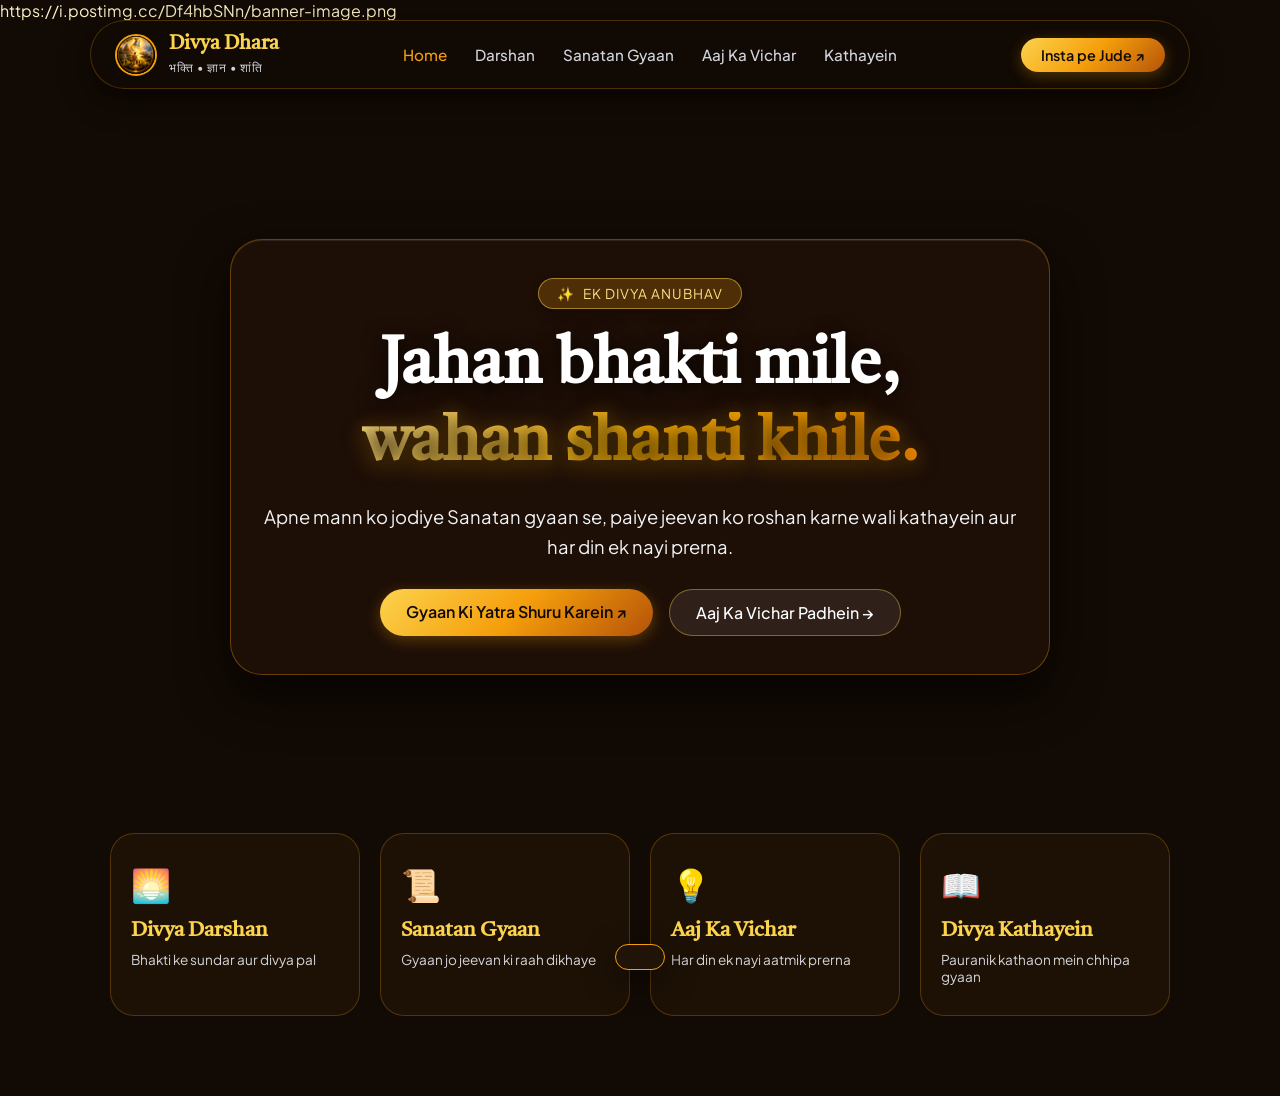
==== commit 7f5eee3e: "updated" ====
--- a/index.html
+++ b/index.html
@@ -4,9 +4,28 @@
   <meta charset="UTF-8" />
   <meta name="viewport" content="width=device-width, initial-scale=1.0" />
   <meta name="theme-color" content="#120a04" />
-  <title>Divya Dhara — Bhakti Ki Pavitra Dhara</title>
+  <title>Divya Dhara-Bhakti Ki Pavitra Dhara</title>
+  <link rel="shortcut icon" href="assets/logo.png" type="image/x-icon">
   
-  <!-- Google Fonts -->
+  <!-- Google Fonts -->https://i.postimg.cc/Df4hbSNn/banner-image.png
+
+
+  <!-- Open Graph / WhatsApp / Facebook Meta Tags -->
+<meta property="og:type" content="website" />
+<meta property="og:url" content="https://divyadhara.org/index.html" />
+<meta property="og:title" content="Divya Dhara — भक्ति • ज्ञान • शांति" />
+<meta property="og:description" content="Sanatan Dharma ki shaswat shiksha, pavitra darshan, dainik vichar aur pauranik kathaon ka divya sangrah. Aatmik shanti aur dharmik gyaan ke marg par chalein." />
+<meta property="og:image" content="https://i.postimg.cc/Df4hbSNn/banner-image.png" />
+<meta property="og:image:width" content="1200" />
+<meta property="og:image:height" content="630" />
+<meta property="og:site_name" content="Divya Dhara" />
+
+<!-- Twitter Meta Tags -->
+<meta name="twitter:card" content="summary_large_image" />
+<meta name="twitter:url" content="https://divyadhara.org/index.html" />
+<meta name="twitter:title" content="Divya Dhara — भक्ति • ज्ञान • शांति" />
+<meta name="twitter:description" content="Sanatan Dharma ki shaswat shiksha, pavitra darshan, dainik vichar aur pauranik kathaon ka divya sangrah. Aatmik shanti aur dharmik gyaan ke marg par chalein." />
+<meta name="twitter:image" content="https://i.postimg.cc/Df4hbSNn/banner-image.png" />
   <link rel="preconnect" href="https://fonts.googleapis.com">
   <link rel="preconnect" href="https://fonts.gstatic.com" crossorigin>
   <link href="https://fonts.googleapis.com/css2?family=Plus+Jakarta+Sans:wght@400;500;600;700&family=Tiro+Devanagari+Hindi:ital@0;1&display=swap" rel="stylesheet">
@@ -51,7 +70,7 @@
 
     <!-- Header Actions (CTA + Mobile Hamburger Toggle) -->
     <div class="header-right-actions">
-      <a href="articles.html" class="nav-cta">Gyaan Khojein ↗</a>
+      <a href="#" class="nav-cta">Insta pe Jude ↗</a>
       
       <!-- Hamburger Menu Button -->
       <button class="mobile-hamburger-btn" id="menuToggle" aria-label="Toggle Menu" aria-expanded="false">
